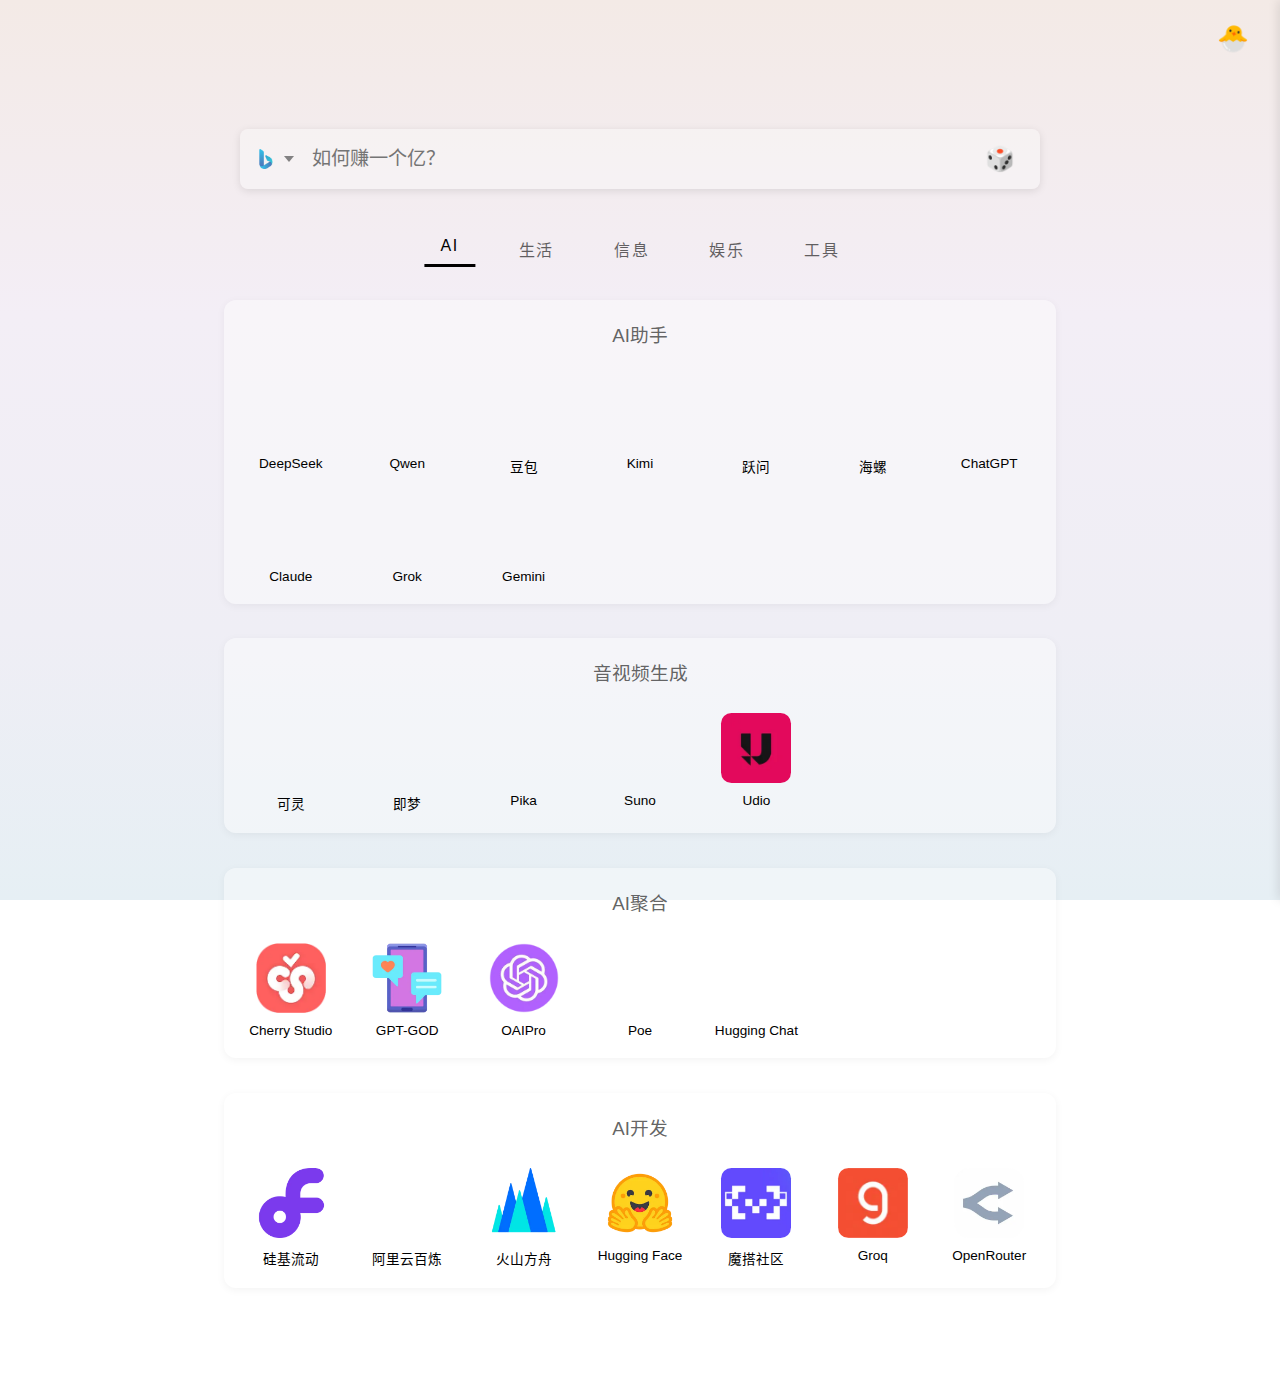
==== index.html @ c318dcfc "2025-3-7" ====
<!DOCTYPE html>
<html lang="zh-CN">
  
<head>
  <meta charset="UTF-8">
  <meta name="viewport" content="width=device-width, initial-scale=1.0, viewport-fit=cover">
  <meta name="keywords" content="AI工具箱,ChatGPT导航,人工智能工具,生活服务导航,资源聚合,在线工具箱,AI模型集合,网站导航,DeepSeek,Claude,Gemini,工具集合,素材资源">
  <meta name="description" content="一站式网址导航，汇集AI模型、生活服务、信息资讯、娱乐平台、实用工具与素材资源。为用户提供高效便捷的网络探索体验，轻松发现有价值的网络资源。">
  <meta name="robots" content="index, follow, max-image-preview:large">
  <meta name="author" content="William">
  
  <!-- Favicon 图标 -->
  <link rel="icon" href="images/favicon.webp" type="image/x-icon">
  <link rel="shortcut icon" href="images/favicon.webp" type="image/x-icon">
  <link rel="apple-touch-icon" sizes="180x180" href="images/favicon.webp">
  <meta name="theme-color" content="#ffffff">
  
  <!-- Open Graph 标签 -->
  <meta property="og:title" content="AI工具箱 | 实用工具合集">
  <meta property="og:description" content="汇集AI模型、生活服务、信息资讯、娱乐平台、实用工具与素材资源，为用户提供高效便捷的网络探索体验。">
  <meta property="og:type" content="website">
  <meta property="og:image" content="https://chat.deepseek.com/deepseek-chat.jpeg">
  
  <!-- Twitter 卡片标签 -->
  <meta name="twitter:card" content="summary_large_image">
  <meta name="twitter:title" content="AI工具箱 | 实用工具合集">
  <meta name="twitter:description" content="汇集AI模型、生活服务、信息资讯、娱乐平台、实用工具与素材资源，为用户提供高效便捷的网络探索体验。">
  <meta name="twitter:image" content="https://chat.deepseek.com/deepseek-chat.jpeg">
  
  <title>AI工具箱 | 实用工具合集</title>
  <link rel="stylesheet" href="styles.css">
  <link rel="preload" href="styles.css" as="style">
</head>
  
  <body>
    <!-- 侧边栏按钮 -->
    <button id="sidebar-toggle" aria-label="菜单">
      <span>🐣</span>
    </button>

    <!-- 侧边栏 - 同样移到 body 下 -->
    <div id="sidebar" class="sidebar">
      <div class="sidebar-content">
        <a href="articles.html" target="_blank">文章</a>
        <a href="https://f.wps.cn/g/UTL0uZCE/" target="_blank">反馈</a>
      </div>
    </div>

    <!-- 添加遮罩层 -->
    <div class="sidebar-overlay"></div>

    <header>
      <form class="search-container">
        <div class="custom-select">
          <div class="select-trigger">
            <img class="engine-icon" alt="">
          </div>
          <div class="select-dropdown">
            <div class="option" data-value="bing">
              <img src="images/bing.webp" class="engine-icon">
              <span>Bing</span>
            </div>
            <div class="option" data-value="google">
              <img src="images/google.webp" class="engine-icon">
              <span>Google</span>
            </div>
            <div class="option" data-value="perplexity">
                <img src="images/perplexity.webp" class="engine-icon">
                <span>Perplexity</span>
            </div>
            <div class="option" data-value="Genspark">
                <img src="images/genspark.webp" class="engine-icon">
                <span>Genspark</span>
            </div>
            <div class="option" data-value="ThinkAny">
              <img src="images/thinkany.webp" class="engine-icon">
              <span>ThinkAny</span>
          </div>
          </div>
        </div>
        <input type="text" class="search-input" placeholder="如何赚一个亿？" />
        <button type="submit" class="search-submit">🎲</button>
      </form>
    </header>

    <nav id="navbar">
      <ul>
        <li>
          <a href="#" class="nav-link active" data-category="aigc">AI</a>
        </li>
        <li>
          <a href="#" class="nav-link" data-category="life">生活</a>
        </li>
        <li>
          <a href="#" class="nav-link" data-category="information">信息</a>
        </li>
        <li>
          <a href="#" class="nav-link" data-category="entertainment">娱乐</a>
        </li>
        <li>
          <a href="#" class="nav-link" data-category="tools">工具</a>
        </li>
      </ul>
    </nav>

    <main id="main-content">
      <section id="aigc" class="active">
        <div class="card-list">
        </div>
      </section>
      
      <section id="life">
        <div class="card-list">
        </div>
      </section>
      
      <section id="news">
        <div class="card-list">
        </div>
      </section>
      
      <section id="entertainment">
        <div class="card-list">
        </div>
      </section>
      
      <section id="tools">
        <div class="card-list">
        </div>
      </section>
      
    </main>

    <script src="script.js"></script>
  </body>

</html>
---- styles.css ----
/* 禁用移动设备上的点击高亮效果 */
a, button, .card, .search-submit, .select-trigger, .option, .engine-option {
  -webkit-tap-highlight-color: transparent;
}

/* CSS 变量定义 - 移到顶部更合理 */
:root {
  --background: #fff;
  --foreground: #171717;
  --primary: #171717; /* 修正为正确的颜色值格式 */
  --primary-foreground: #fafafa; /* 修正为正确的颜色值格式 */
  --input: #e5e5e5; /* 修正为正确的颜色值格式 */
  --radius: 0.5rem;
}

* {
  -webkit-touch-callout: none; /* 禁止长按菜单 */
  -webkit-user-select: none;   /* 禁止文本选择 */
  user-select: none;
}

html {
  overflow-x: hidden;
  height: 100%;
  min-height: 100%;
  width: 100%;
  max-width: 100%;
}

/* 基础样式 */
body {
  background: linear-gradient(180deg, #F3EAE6 0%, #F3EEF6 35%, #EFEEF5 70%, #E6EFF4 100%);
  background-attachment: fixed;
  margin: 0;
  padding: 0;
  font-family: Arial, sans-serif;
  min-height: 100vh;
  width: 100%;
  display: flex;
  flex-direction: column;
  overflow-x: hidden;
  overflow-y: hidden;
}

/* 头部样式 */
header {
  position: relative;
  height: 25vh;
  display: flex;
  flex-direction: column;
  justify-content: center;
  align-items: center; /* 确保子元素水平居中 */
  gap: 12px;
  width: 100%; /* 确保宽度占满 */
}

.search-container {
  display: grid;
  grid-template-columns: auto 1fr auto;
  width: clamp(300px, 90%, 800px);
  height: 60px;
  background: rgba(255, 255, 255, 0.3);
  border-radius: var(--radius);
  box-shadow: 0 2px 8px rgba(0,0,0,0.1);
  transition: background 0.3s ease;
  margin-top: auto; /* 移除自动上边距，改为自定义位置 */
  transform: translateY(-60%); /* 向上调整位置 */
  position: relative; /* 添加相对定位以便精确控制位置 */
  z-index: 1;
}

/* 添加搜索容器悬停效果 */
.search-container:hover {
  background: rgba(255, 255, 255, 0.6);
}

/* 删除无效选择器 */

/* 搜索按钮悬停效果 */
.search-submit:hover {
  opacity: 1;
  background: rgba(255, 255, 255, 1);
}

/* 确保当悬停在搜索按钮上时，搜索容器也会改变 */
.search-submit:hover .search-container,
.search-container .search-submit:hover {
  background: rgba(255, 255, 255, 0.6);
}

/* 自定义选择框样式 - 合并重复规则 */
.select-trigger {
  opacity: 0.8;
  transition: background 0.3s ease, opacity 0.3s ease;
}

/* 添加选择触发器悬停效果 */
.select-trigger:hover {
  opacity: 1;
  background: rgba(255, 255, 255, 1);
}

/* 确保当悬停在选择触发器上时，搜索容器也会改变 */
.select-trigger:hover .search-container,
.search-container .select-trigger:hover {
  background: rgba(255, 255, 255, 0.6);
}

/* 搜索引擎切换样式 */
#engine-switch {
  display: flex;
  gap: 15px;
  margin: 15px;
}

#engine-switch a {
  display: flex;
  flex-direction: column;
  align-items: center;
  justify-content: center;
  gap: 5px;
  padding: 6px 12px;
  color: #333;
  text-decoration: none;
  border-radius: 4px;
  transition: all 0.2s;
  opacity: 0.6;
}

#engine-switch a.active {
  font-weight: 500;
  opacity: 1;
}

#engine-switch a:hover {
  opacity: 1;
}

.engine-logo {
  width: 30px;
  height: 30px;
  margin-bottom: 3px;
}

nav {
  position: relative;
  width: 100%;
  margin: 0 auto;
  overflow-x: auto;
  overflow-y: hidden;
  -ms-overflow-style: none;
  scrollbar-width: none;
  display: flex;
  justify-content: center;
}

nav ul {
  margin: 0;
  padding: 0;
  list-style: none;
  display: flex;
  width: max-content; 
  justify-content: center; /* 修改为居中对齐 */
}

nav ul li {
  flex: 0 0 auto; 
}

nav a {
  position: relative;
  display: block;
  padding: clamp(10px, 1.5vw, 12px) clamp(10px, 3vw, 30px);
  color: #000000;
  font-size: clamp(1em, 1.2vw, 1.2em);
  text-decoration: none;
  letter-spacing: 0.1em;
  white-space: nowrap;
  text-align: center;
  opacity: 0.6;
  margin: 0 auto;
  transition: all 0.3s ease;
  border-bottom: none; 
}

/* 添加伪元素来创建短边框 */
nav a::after {
  content: '';
  position: absolute;
  bottom: 0;
  left: 50%;
  transform: translateX(-50%);
  width: 4vw; 
  height: 3px;
  background-color: transparent;
  transition: background-color 0.3s ease;
}

nav a:hover::after,
nav a.active::after {
  background-color: #000000;
}

nav a:hover {
  opacity: 1;
}

nav a.active {
  opacity: 1;
}

/* 自适应主内容区域 */
main {
  position: relative;
  width: 95%;
  margin: clamp(20px, 3vh, 35px) auto 10vh;
  max-width: 100vw;
  padding: 0 clamp(150px, 15vw, 400px) 0;
  flex: 1;
  box-sizing: border-box;
}

@media screen and (max-width: 768px) {
  main {
    padding: 0 clamp(5px, 3vw, 10px) 0;
  }
}

section { 
  display: none;
}

section.active {
  display: block;
}

.card {
  position: relative;
  display: flex;
  flex-direction: column;
  align-items: center;
  cursor: pointer;
  transition: all 0.3s ease;
}

/* 自适应卡片 logo 尺寸 */
.card-logo {
  width: clamp(50px, 7vw, 70px);
  height: clamp(50px, 7vw, 70px);
  border-radius: 15%;
  background-size: contain;
  background-repeat: no-repeat;
  background-position: center;
  flex-shrink: 0;
  transition: transform 0.3s ease; 
}

.card-logo:hover {
  transform: scale(0.75);
}

/* 自适应卡片文字大小 */
.card a {
  color: #000000;
  font-size: clamp(0.85em, 1vw, 1.2em);
  text-decoration: none;
  text-align: center;
  width: 100%; /* 改回100%，限制宽度为卡片容器宽度 */
  white-space: nowrap; /* 保持不换行 */
  max-width: 100%; /* 设置最大宽度为容器宽度 */
  margin-top: 10px;
  overflow: hidden; /* 改为hidden，隐藏溢出内容 */
  text-overflow: ellipsis; /* 添加省略号表示被截断的文本 */
}

/* 卡片列表网格布局 - 自适应版本 */
.card-list {
  display: grid;
  grid-template-columns: repeat(auto-fill, minmax(clamp(60px, 13%, 100px), 1fr));
  row-gap: clamp(10px, 1.5vw, 25px);
  column-gap: clamp(20px, 1vw, 25px);
  position: relative;
}

/* 半透明白色背景 */
.subcategory-section {
  grid-column: 1 / -1; /* 让背景占据整行 */
  background-color: rgba(255, 255, 255, 0.4); /* 半透明白色背景 */
  border-radius: 12px; /* 圆角效果 */
  box-shadow: 0 2px 8px rgba(0, 0, 0, 0.05); /* 轻微阴影 */
  padding: 20px 15px; /* 内边距 */
  margin-bottom: 15px; /* 各子分类间距 */
}

.subcategory-title {
  font-weight: 400;
  color: rgba(60, 60, 60, 0.8);
  padding-bottom: 10px;
  text-align: center;
  margin-top: 0;
}

.subcategory-content {
  display: grid;
  grid-template-columns: repeat(auto-fill, minmax(clamp(60px, 13%, 100px), 1fr));
  gap: clamp(10px, 1vw, 25px);
}

/* 搜索引擎选择样式 */
.search-wrapper {
  display: flex;
  align-items: center;
  width: 100%;
  max-width: 600px;
  margin: 0 auto;
  position: relative;
}

.engine-select {
  position: relative;
}

/* 修改当前搜索引擎的样式，使其同时显示图标和名称 */
#current-engine span {
  display: inline;
  margin-left: 5px;
}

/* 调整当前引擎的布局 */
#current-engine {
  display: flex;
  align-items: center;
  gap: 8px;
  padding: 8px 12px;
  border: none;
  background: transparent;
  cursor: pointer;
}

#current-engine .engine-logo {
  width: 20px;  
  height: 20px;
}

/* 可选: 添加悬停效果 */
#current-engine:hover {
  opacity: 0.8;
}

.engine-dropdown {
  color: #000000;
  display: none;
  position: absolute;
  top: 100%;
  left: 0;
  border-radius: 4px;
  box-shadow: 0 2px 8px rgba(0,0,0,0.1);
  overflow: visible;
  white-space: nowrap;
}

.engine-dropdown.active {
  display: block;
}

/* 调整下拉选项的布局 */
.engine-option {
  display: flex;
  align-items: center;
  gap: 8px;
  padding: 10px 16px;
  font-size: 1em;
  text-decoration: none;
  color: #000000;
  white-space: nowrap;
}

.engine-option:hover {
  background: #000000;
}

/* 确保下拉列表中的名称正常显示 */
.engine-option span {
  display: inline;
  margin-left: 5px;
}

.engine-logo {
  width: 16px;
  height: 16px;
}

/* 搜索输入框 */
.search-input {
  flex-grow: 1;
  width: 100%;
  border: none;
  outline: none;
  background-color: transparent;
  color: var(--foreground);
  font-size: 1.2em;
}

/* 搜索按钮 */
.search-submit {
  padding: 0.5rem 1.5rem;
  border: none;
  cursor: pointer;
  transition: background 0.3s ease, opacity 0.3s ease;
  min-width: 80px;
  display: flex;
  align-items: center;
  justify-content: center;
  font-size: 1.5em;
  background: transparent;
}

/* 调整选择器和提交按钮的样式，使其适合Grid布局 */
.custom-select, .search-submit {
  display: flex;
  align-items: center;
  justify-content: center;
  height: 100%;
}

/* 自定义下拉菜单样式 */
.custom-select {
  position: relative;
  height: 100%;
  display: flex;
  align-items: stretch;
}

/* 自定义下拉菜单触发器样式，确保有足够空间显示文本 */
.select-trigger {
  padding: 0.5rem 1rem;
  background: transparent;
  cursor: pointer;
  display: flex;
  align-items: center;
  justify-content: center;
  min-width: 50px;
  box-sizing: border-box;
  height: auto;
  transition: opacity 0.2s ease;
}

.custom-select:hover .select-trigger {
  opacity: 1;
}

/* 添加三角形指示器 */
.select-trigger::after {
  content: '';
  width: 0;
  height: 0;
  border-left: 5px solid transparent;
  border-right: 5px solid transparent;
  border-top: 6px solid #666;
  margin-left: 8px;
  transition: transform 0.2s ease;
}

.engine-icon {
  width: 20px;
  height: 20px;
  object-fit: contain;
}

.select-dropdown {
  position: absolute;
  top: 100%;
  left: 0;
  width: 160px;
  background: var(--background);
  border: 1px solid var(--input);
  border-radius: var(--radius);
  box-shadow: 0 2px 8px rgba(0,0,0,0.1);
  visibility: hidden;
  opacity: 0;
  transform: translateY(-10px);
  transition: opacity 0.3s ease, transform 0.3s ease, visibility 0.3s ease;
}

.custom-select.active .select-dropdown {
  visibility: visible;
  opacity: 1;
  transform: translateY(0);
}

.option {
  padding: 0.5rem 1rem;
  display: flex;
  align-items: center;
  gap: 8px;
  cursor: pointer;
}

.option:hover {
  background: #E6EFF4;
}

.option span {
  font-size: 1.2rem;
  padding: 0.5rem 0;
}

#sidebar-toggle {
  position: absolute;
  top: 2vh;
  right: 2vw;
  background: none;
  border: none;
  font-size: clamp(20px, 2vw, 40px);
  cursor: pointer;
  padding: 5px;
  display: flex;
  align-items: center;
  justify-content: center;
  z-index: 1001;
  transform-origin: bottom center; /* 设置旋转中心点 */
  /* 删除默认动画 */
  transition: transform 0.3s ease;
}

/* 添加摇晃动画关键帧 */
@keyframes sidebarShake {
  0%, 100% { transform: rotate(-15deg); }
  50% { transform: rotate(15deg); }
}

/* 当鼠标悬停时应用动画 */
#sidebar-toggle:hover {
  animation: sidebarShake 0.3s infinite ease-in-out;
}

/* 侧边栏样式 */
.sidebar {
  position: fixed;
  top: 0;
  right: -250px; /* 初始状态在屏幕外 */
  width: 250px;
  height: 100%;
  background-color: white;
  box-shadow: -2px 0 10px rgba(0, 0, 0, 0.1);
  z-index: 1000;
  transition: right 0.3s ease-in-out;
}

/* 显示侧边栏时的样式 */
.sidebar.open {
  right: 0;
}

/* 侧边栏内容 */
.sidebar-content {
  padding: 15vh 20px 20px;
  display: flex;
  flex-direction: column;
}

.sidebar-content a {
  display: block;
  padding: 15px 0;
  color: #333;
  text-decoration: none;
  font-size: 18px;
  transition: color 0.3s;
  border-bottom: 1px solid #eee;
}

.sidebar-content a i {
  margin-right: 10px;
}

.sidebar-content a:hover {
  color: #000;
}

/* 遮罩层 - 点击关闭侧边栏 */
.sidebar-overlay {
  position: fixed;
  top: 0;
  left: 0;
  width: 100%;
  height: 100%;
  background-color: rgba(0, 0, 0, 0.3);
  opacity: 0;
  visibility: hidden;
  z-index: 999;
  transition: opacity 0.3s, visibility 0.3s;
}

.sidebar-overlay.active {
  opacity: 1;
  visibility: visible;
}

/* 响应式调整 */
@media (max-width: 768px) {
  #sidebar-toggle {
    top: 10px;
    right: 10px;
  }
}
---- styles.css ----
/* 禁用移动设备上的点击高亮效果 */
a, button, .card, .search-submit, .select-trigger, .option, .engine-option {
  -webkit-tap-highlight-color: transparent;
}

/* CSS 变量定义 - 移到顶部更合理 */
:root {
  --background: #fff;
  --foreground: #171717;
  --primary: #171717; /* 修正为正确的颜色值格式 */
  --primary-foreground: #fafafa; /* 修正为正确的颜色值格式 */
  --input: #e5e5e5; /* 修正为正确的颜色值格式 */
  --radius: 0.5rem;
}

* {
  -webkit-touch-callout: none; /* 禁止长按菜单 */
  -webkit-user-select: none;   /* 禁止文本选择 */
  user-select: none;
}

html {
  overflow-x: hidden;
  height: 100%;
  min-height: 100%;
  width: 100%;
  max-width: 100%;
}

/* 基础样式 */
body {
  background: linear-gradient(180deg, #F3EAE6 0%, #F3EEF6 35%, #EFEEF5 70%, #E6EFF4 100%);
  background-attachment: fixed;
  margin: 0;
  padding: 0;
  font-family: Arial, sans-serif;
  min-height: 100vh;
  width: 100%;
  display: flex;
  flex-direction: column;
  overflow-x: hidden;
  overflow-y: hidden;
}

/* 头部样式 */
header {
  position: relative;
  height: 25vh;
  display: flex;
  flex-direction: column;
  justify-content: center;
  align-items: center; /* 确保子元素水平居中 */
  gap: 12px;
  width: 100%; /* 确保宽度占满 */
}

.search-container {
  display: grid;
  grid-template-columns: auto 1fr auto;
  width: clamp(300px, 90%, 800px);
  height: 60px;
  background: rgba(255, 255, 255, 0.3);
  border-radius: var(--radius);
  box-shadow: 0 2px 8px rgba(0,0,0,0.1);
  transition: background 0.3s ease;
  margin-top: auto; /* 移除自动上边距，改为自定义位置 */
  transform: translateY(-60%); /* 向上调整位置 */
  position: relative; /* 添加相对定位以便精确控制位置 */
  z-index: 1;
}

/* 添加搜索容器悬停效果 */
.search-container:hover {
  background: rgba(255, 255, 255, 0.6);
}

/* 删除无效选择器 */

/* 搜索按钮悬停效果 */
.search-submit:hover {
  opacity: 1;
  background: rgba(255, 255, 255, 1);
}

/* 确保当悬停在搜索按钮上时，搜索容器也会改变 */
.search-submit:hover .search-container,
.search-container .search-submit:hover {
  background: rgba(255, 255, 255, 0.6);
}

/* 自定义选择框样式 - 合并重复规则 */
.select-trigger {
  opacity: 0.8;
  transition: background 0.3s ease, opacity 0.3s ease;
}

/* 添加选择触发器悬停效果 */
.select-trigger:hover {
  opacity: 1;
  background: rgba(255, 255, 255, 1);
}

/* 确保当悬停在选择触发器上时，搜索容器也会改变 */
.select-trigger:hover .search-container,
.search-container .select-trigger:hover {
  background: rgba(255, 255, 255, 0.6);
}

/* 搜索引擎切换样式 */
#engine-switch {
  display: flex;
  gap: 15px;
  margin: 15px;
}

#engine-switch a {
  display: flex;
  flex-direction: column;
  align-items: center;
  justify-content: center;
  gap: 5px;
  padding: 6px 12px;
  color: #333;
  text-decoration: none;
  border-radius: 4px;
  transition: all 0.2s;
  opacity: 0.6;
}

#engine-switch a.active {
  font-weight: 500;
  opacity: 1;
}

#engine-switch a:hover {
  opacity: 1;
}

.engine-logo {
  width: 30px;
  height: 30px;
  margin-bottom: 3px;
}

nav {
  position: relative;
  width: 100%;
  margin: 0 auto;
  overflow-x: auto;
  overflow-y: hidden;
  -ms-overflow-style: none;
  scrollbar-width: none;
  display: flex;
  justify-content: center;
}

nav ul {
  margin: 0;
  padding: 0;
  list-style: none;
  display: flex;
  width: max-content; 
  justify-content: center; /* 修改为居中对齐 */
}

nav ul li {
  flex: 0 0 auto; 
}

nav a {
  position: relative;
  display: block;
  padding: clamp(10px, 1.5vw, 12px) clamp(10px, 3vw, 30px);
  color: #000000;
  font-size: clamp(1em, 1.2vw, 1.2em);
  text-decoration: none;
  letter-spacing: 0.1em;
  white-space: nowrap;
  text-align: center;
  opacity: 0.6;
  margin: 0 auto;
  transition: all 0.3s ease;
  border-bottom: none; 
}

/* 添加伪元素来创建短边框 */
nav a::after {
  content: '';
  position: absolute;
  bottom: 0;
  left: 50%;
  transform: translateX(-50%);
  width: 4vw; 
  height: 3px;
  background-color: transparent;
  transition: background-color 0.3s ease;
}

nav a:hover::after,
nav a.active::after {
  background-color: #000000;
}

nav a:hover {
  opacity: 1;
}

nav a.active {
  opacity: 1;
}

/* 自适应主内容区域 */
main {
  position: relative;
  width: 95%;
  margin: clamp(20px, 3vh, 35px) auto 10vh;
  max-width: 100vw;
  padding: 0 clamp(150px, 15vw, 400px) 0;
  flex: 1;
  box-sizing: border-box;
}

@media screen and (max-width: 768px) {
  main {
    padding: 0 clamp(5px, 3vw, 10px) 0;
  }
}

section { 
  display: none;
}

section.active {
  display: block;
}

.card {
  position: relative;
  display: flex;
  flex-direction: column;
  align-items: center;
  cursor: pointer;
  transition: all 0.3s ease;
}

/* 自适应卡片 logo 尺寸 */
.card-logo {
  width: clamp(50px, 7vw, 70px);
  height: clamp(50px, 7vw, 70px);
  border-radius: 15%;
  background-size: contain;
  background-repeat: no-repeat;
  background-position: center;
  flex-shrink: 0;
  transition: transform 0.3s ease; 
}

.card-logo:hover {
  transform: scale(0.75);
}

/* 自适应卡片文字大小 */
.card a {
  color: #000000;
  font-size: clamp(0.85em, 1vw, 1.2em);
  text-decoration: none;
  text-align: center;
  width: 100%; /* 改回100%，限制宽度为卡片容器宽度 */
  white-space: nowrap; /* 保持不换行 */
  max-width: 100%; /* 设置最大宽度为容器宽度 */
  margin-top: 10px;
  overflow: hidden; /* 改为hidden，隐藏溢出内容 */
  text-overflow: ellipsis; /* 添加省略号表示被截断的文本 */
}

/* 卡片列表网格布局 - 自适应版本 */
.card-list {
  display: grid;
  grid-template-columns: repeat(auto-fill, minmax(clamp(60px, 13%, 100px), 1fr));
  row-gap: clamp(10px, 1.5vw, 25px);
  column-gap: clamp(20px, 1vw, 25px);
  position: relative;
}

/* 半透明白色背景 */
.subcategory-section {
  grid-column: 1 / -1; /* 让背景占据整行 */
  background-color: rgba(255, 255, 255, 0.4); /* 半透明白色背景 */
  border-radius: 12px; /* 圆角效果 */
  box-shadow: 0 2px 8px rgba(0, 0, 0, 0.05); /* 轻微阴影 */
  padding: 20px 15px; /* 内边距 */
  margin-bottom: 15px; /* 各子分类间距 */
}

.subcategory-title {
  font-weight: 400;
  color: rgba(60, 60, 60, 0.8);
  padding-bottom: 10px;
  text-align: center;
  margin-top: 0;
}

.subcategory-content {
  display: grid;
  grid-template-columns: repeat(auto-fill, minmax(clamp(60px, 13%, 100px), 1fr));
  gap: clamp(10px, 1vw, 25px);
}

/* 搜索引擎选择样式 */
.search-wrapper {
  display: flex;
  align-items: center;
  width: 100%;
  max-width: 600px;
  margin: 0 auto;
  position: relative;
}

.engine-select {
  position: relative;
}

/* 修改当前搜索引擎的样式，使其同时显示图标和名称 */
#current-engine span {
  display: inline;
  margin-left: 5px;
}

/* 调整当前引擎的布局 */
#current-engine {
  display: flex;
  align-items: center;
  gap: 8px;
  padding: 8px 12px;
  border: none;
  background: transparent;
  cursor: pointer;
}

#current-engine .engine-logo {
  width: 20px;  
  height: 20px;
}

/* 可选: 添加悬停效果 */
#current-engine:hover {
  opacity: 0.8;
}

.engine-dropdown {
  color: #000000;
  display: none;
  position: absolute;
  top: 100%;
  left: 0;
  border-radius: 4px;
  box-shadow: 0 2px 8px rgba(0,0,0,0.1);
  overflow: visible;
  white-space: nowrap;
}

.engine-dropdown.active {
  display: block;
}

/* 调整下拉选项的布局 */
.engine-option {
  display: flex;
  align-items: center;
  gap: 8px;
  padding: 10px 16px;
  font-size: 1em;
  text-decoration: none;
  color: #000000;
  white-space: nowrap;
}

.engine-option:hover {
  background: #000000;
}

/* 确保下拉列表中的名称正常显示 */
.engine-option span {
  display: inline;
  margin-left: 5px;
}

.engine-logo {
  width: 16px;
  height: 16px;
}

/* 搜索输入框 */
.search-input {
  flex-grow: 1;
  width: 100%;
  border: none;
  outline: none;
  background-color: transparent;
  color: var(--foreground);
  font-size: 1.2em;
}

/* 搜索按钮 */
.search-submit {
  padding: 0.5rem 1.5rem;
  border: none;
  cursor: pointer;
  transition: background 0.3s ease, opacity 0.3s ease;
  min-width: 80px;
  display: flex;
  align-items: center;
  justify-content: center;
  font-size: 1.5em;
  background: transparent;
}

/* 调整选择器和提交按钮的样式，使其适合Grid布局 */
.custom-select, .search-submit {
  display: flex;
  align-items: center;
  justify-content: center;
  height: 100%;
}

/* 自定义下拉菜单样式 */
.custom-select {
  position: relative;
  height: 100%;
  display: flex;
  align-items: stretch;
}

/* 自定义下拉菜单触发器样式，确保有足够空间显示文本 */
.select-trigger {
  padding: 0.5rem 1rem;
  background: transparent;
  cursor: pointer;
  display: flex;
  align-items: center;
  justify-content: center;
  min-width: 50px;
  box-sizing: border-box;
  height: auto;
  transition: opacity 0.2s ease;
}

.custom-select:hover .select-trigger {
  opacity: 1;
}

/* 添加三角形指示器 */
.select-trigger::after {
  content: '';
  width: 0;
  height: 0;
  border-left: 5px solid transparent;
  border-right: 5px solid transparent;
  border-top: 6px solid #666;
  margin-left: 8px;
  transition: transform 0.2s ease;
}

.engine-icon {
  width: 20px;
  height: 20px;
  object-fit: contain;
}

.select-dropdown {
  position: absolute;
  top: 100%;
  left: 0;
  width: 160px;
  background: var(--background);
  border: 1px solid var(--input);
  border-radius: var(--radius);
  box-shadow: 0 2px 8px rgba(0,0,0,0.1);
  visibility: hidden;
  opacity: 0;
  transform: translateY(-10px);
  transition: opacity 0.3s ease, transform 0.3s ease, visibility 0.3s ease;
}

.custom-select.active .select-dropdown {
  visibility: visible;
  opacity: 1;
  transform: translateY(0);
}

.option {
  padding: 0.5rem 1rem;
  display: flex;
  align-items: center;
  gap: 8px;
  cursor: pointer;
}

.option:hover {
  background: #E6EFF4;
}

.option span {
  font-size: 1.2rem;
  padding: 0.5rem 0;
}

#sidebar-toggle {
  position: absolute;
  top: 2vh;
  right: 2vw;
  background: none;
  border: none;
  font-size: clamp(20px, 2vw, 40px);
  cursor: pointer;
  padding: 5px;
  display: flex;
  align-items: center;
  justify-content: center;
  z-index: 1001;
  transform-origin: bottom center; /* 设置旋转中心点 */
  /* 删除默认动画 */
  transition: transform 0.3s ease;
}

/* 添加摇晃动画关键帧 */
@keyframes sidebarShake {
  0%, 100% { transform: rotate(-15deg); }
  50% { transform: rotate(15deg); }
}

/* 当鼠标悬停时应用动画 */
#sidebar-toggle:hover {
  animation: sidebarShake 0.3s infinite ease-in-out;
}

/* 侧边栏样式 */
.sidebar {
  position: fixed;
  top: 0;
  right: -250px; /* 初始状态在屏幕外 */
  width: 250px;
  height: 100%;
  background-color: white;
  box-shadow: -2px 0 10px rgba(0, 0, 0, 0.1);
  z-index: 1000;
  transition: right 0.3s ease-in-out;
}

/* 显示侧边栏时的样式 */
.sidebar.open {
  right: 0;
}

/* 侧边栏内容 */
.sidebar-content {
  padding: 15vh 20px 20px;
  display: flex;
  flex-direction: column;
}

.sidebar-content a {
  display: block;
  padding: 15px 0;
  color: #333;
  text-decoration: none;
  font-size: 18px;
  transition: color 0.3s;
  border-bottom: 1px solid #eee;
}

.sidebar-content a i {
  margin-right: 10px;
}

.sidebar-content a:hover {
  color: #000;
}

/* 遮罩层 - 点击关闭侧边栏 */
.sidebar-overlay {
  position: fixed;
  top: 0;
  left: 0;
  width: 100%;
  height: 100%;
  background-color: rgba(0, 0, 0, 0.3);
  opacity: 0;
  visibility: hidden;
  z-index: 999;
  transition: opacity 0.3s, visibility 0.3s;
}

.sidebar-overlay.active {
  opacity: 1;
  visibility: visible;
}

/* 响应式调整 */
@media (max-width: 768px) {
  #sidebar-toggle {
    top: 10px;
    right: 10px;
  }
}
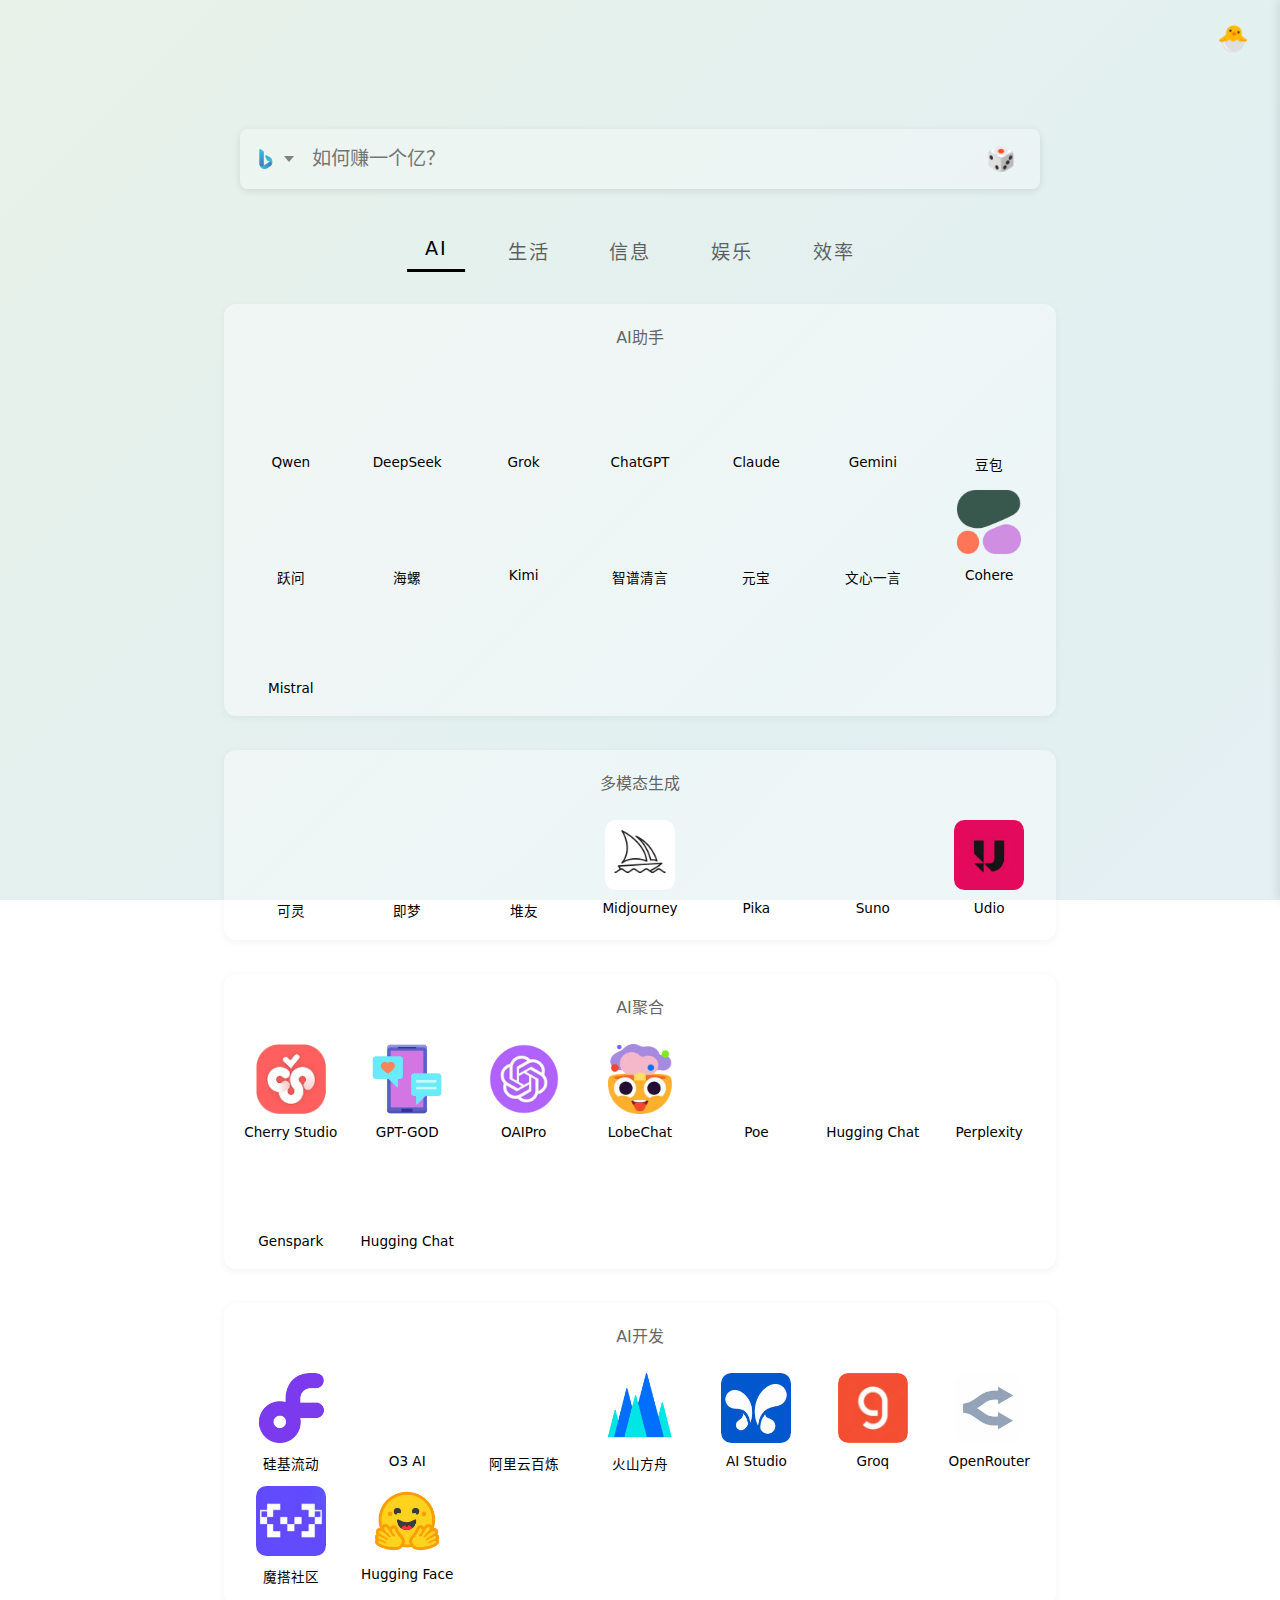
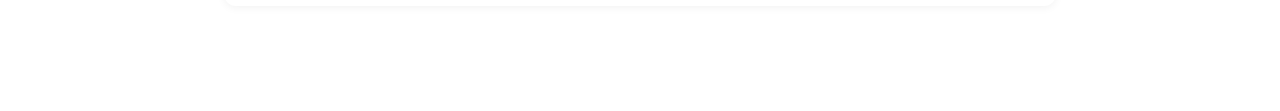
==== commit af77cbb6: "2025-3-9" ====
--- a/index.html
+++ b/index.html
@@ -6,6 +6,7 @@
   <meta name="viewport" content="width=device-width, initial-scale=1.0, viewport-fit=cover">
   <meta name="keywords" content="AI工具箱,ChatGPT导航,人工智能工具,生活服务导航,资源聚合,在线工具箱,AI模型集合,网站导航,DeepSeek,Claude,Gemini,工具集合,素材资源">
   <meta name="description" content="一站式网址导航，汇集AI模型、生活服务、信息资讯、娱乐平台、实用工具与素材资源。为用户提供高效便捷的网络探索体验，轻松发现有价值的网络资源。">
+  <meta name="google-site-verification" content="-p-1tG0kscZCT5NppqZgBOgDUU73Vw-_8mGWnoWIT-o" />
   <meta name="robots" content="index, follow, max-image-preview:large">
   <meta name="author" content="William">
   
@@ -98,7 +99,7 @@
           <a href="#" class="nav-link" data-category="entertainment">娱乐</a>
         </li>
         <li>
-          <a href="#" class="nav-link" data-category="tools">工具</a>
+          <a href="#" class="nav-link" data-category="productivity">效率</a>
         </li>
       </ul>
     </nav>
@@ -124,7 +125,7 @@
         </div>
       </section>
       
-      <section id="tools">
+      <section id="productivity">
         <div class="card-list">
         </div>
       </section>
--- a/styles.css
+++ b/styles.css
@@ -29,17 +29,41 @@
 
 /* 基础样式 */
 body {
-  background: linear-gradient(180deg, #F3EAE6 0%, #F3EEF6 35%, #EFEEF5 70%, #E6EFF4 100%);
+  background: linear-gradient(
+    -45deg,
+    #F3EAE6,    /* 柔雾粉 */
+    #F0E7ED,    /* 新增丁香雾 */
+    #EDE8F2,    /* 新增晨雾紫 */
+    #E8EAF2,    /* 新增天穹灰 */
+    #E6EFF4,    /* 原冰川蓝 */
+    #E2F0F1,    /* 新增海沫绿 */
+    #E8F2E9     /* 新增新叶白 */
+  );
+  background-size: 400% 400%;
+  animation: gradient 40s ease infinite;
   background-attachment: fixed;
   margin: 0;
   padding: 0;
-  font-family: Arial, sans-serif;
+  font-family: 'Segoe UI', system-ui, sans-serif;
   min-height: 100vh;
   width: 100%;
   display: flex;
   flex-direction: column;
   overflow-x: hidden;
   overflow-y: hidden;
+}
+
+/* 添加背景渐变动画关键帧 */
+@keyframes gradient {
+  0% {
+    background-position: 0% 50%;
+  }
+  50% {
+    background-position: 100% 50%;
+  }
+  100% {
+    background-position: 0% 50%;
+  }
 }
 
 /* 头部样式 */
@@ -57,7 +81,7 @@
 .search-container {
   display: grid;
   grid-template-columns: auto 1fr auto;
-  width: clamp(300px, 90%, 800px);
+  width: clamp(300px, 85%, 800px);
   height: 60px;
   background: rgba(255, 255, 255, 0.3);
   border-radius: var(--radius);
@@ -172,14 +196,13 @@
   display: block;
   padding: clamp(10px, 1.5vw, 12px) clamp(10px, 3vw, 30px);
   color: #000000;
-  font-size: clamp(1em, 1.2vw, 1.2em);
+  font-size: 1.2rem;
   text-decoration: none;
   letter-spacing: 0.1em;
   white-space: nowrap;
   text-align: center;
   opacity: 0.6;
   margin: 0 auto;
-  transition: all 0.3s ease;
   border-bottom: none; 
 }
 
@@ -190,10 +213,9 @@
   bottom: 0;
   left: 50%;
   transform: translateX(-50%);
-  width: 4vw; 
+  width: 70%; 
   height: 3px;
   background-color: transparent;
-  transition: background-color 0.3s ease;
 }
 
 nav a:hover::after,
@@ -253,10 +275,6 @@
   background-position: center;
   flex-shrink: 0;
   transition: transform 0.3s ease; 
-}
-
-.card-logo:hover {
-  transform: scale(0.75);
 }
 
 /* 自适应卡片文字大小 */
@@ -273,6 +291,10 @@
   text-overflow: ellipsis; /* 添加省略号表示被截断的文本 */
 }
 
+.card:hover a {
+  color: #1A73E8;
+}
+
 /* 卡片列表网格布局 - 自适应版本 */
 .card-list {
   display: grid;
@@ -294,6 +316,7 @@
 
 .subcategory-title {
   font-weight: 400;
+  font-size: 1rem;
   color: rgba(60, 60, 60, 0.8);
   padding-bottom: 10px;
   text-align: center;
@@ -407,7 +430,6 @@
   border: none;
   cursor: pointer;
   transition: background 0.3s ease, opacity 0.3s ease;
-  min-width: 80px;
   display: flex;
   align-items: center;
   justify-content: center;
--- a/styles.css
+++ b/styles.css
@@ -29,17 +29,41 @@
 
 /* 基础样式 */
 body {
-  background: linear-gradient(180deg, #F3EAE6 0%, #F3EEF6 35%, #EFEEF5 70%, #E6EFF4 100%);
+  background: linear-gradient(
+    -45deg,
+    #F3EAE6,    /* 柔雾粉 */
+    #F0E7ED,    /* 新增丁香雾 */
+    #EDE8F2,    /* 新增晨雾紫 */
+    #E8EAF2,    /* 新增天穹灰 */
+    #E6EFF4,    /* 原冰川蓝 */
+    #E2F0F1,    /* 新增海沫绿 */
+    #E8F2E9     /* 新增新叶白 */
+  );
+  background-size: 400% 400%;
+  animation: gradient 40s ease infinite;
   background-attachment: fixed;
   margin: 0;
   padding: 0;
-  font-family: Arial, sans-serif;
+  font-family: 'Segoe UI', system-ui, sans-serif;
   min-height: 100vh;
   width: 100%;
   display: flex;
   flex-direction: column;
   overflow-x: hidden;
   overflow-y: hidden;
+}
+
+/* 添加背景渐变动画关键帧 */
+@keyframes gradient {
+  0% {
+    background-position: 0% 50%;
+  }
+  50% {
+    background-position: 100% 50%;
+  }
+  100% {
+    background-position: 0% 50%;
+  }
 }
 
 /* 头部样式 */
@@ -57,7 +81,7 @@
 .search-container {
   display: grid;
   grid-template-columns: auto 1fr auto;
-  width: clamp(300px, 90%, 800px);
+  width: clamp(300px, 85%, 800px);
   height: 60px;
   background: rgba(255, 255, 255, 0.3);
   border-radius: var(--radius);
@@ -172,14 +196,13 @@
   display: block;
   padding: clamp(10px, 1.5vw, 12px) clamp(10px, 3vw, 30px);
   color: #000000;
-  font-size: clamp(1em, 1.2vw, 1.2em);
+  font-size: 1.2rem;
   text-decoration: none;
   letter-spacing: 0.1em;
   white-space: nowrap;
   text-align: center;
   opacity: 0.6;
   margin: 0 auto;
-  transition: all 0.3s ease;
   border-bottom: none; 
 }
 
@@ -190,10 +213,9 @@
   bottom: 0;
   left: 50%;
   transform: translateX(-50%);
-  width: 4vw; 
+  width: 70%; 
   height: 3px;
   background-color: transparent;
-  transition: background-color 0.3s ease;
 }
 
 nav a:hover::after,
@@ -253,10 +275,6 @@
   background-position: center;
   flex-shrink: 0;
   transition: transform 0.3s ease; 
-}
-
-.card-logo:hover {
-  transform: scale(0.75);
 }
 
 /* 自适应卡片文字大小 */
@@ -273,6 +291,10 @@
   text-overflow: ellipsis; /* 添加省略号表示被截断的文本 */
 }
 
+.card:hover a {
+  color: #1A73E8;
+}
+
 /* 卡片列表网格布局 - 自适应版本 */
 .card-list {
   display: grid;
@@ -294,6 +316,7 @@
 
 .subcategory-title {
   font-weight: 400;
+  font-size: 1rem;
   color: rgba(60, 60, 60, 0.8);
   padding-bottom: 10px;
   text-align: center;
@@ -407,7 +430,6 @@
   border: none;
   cursor: pointer;
   transition: background 0.3s ease, opacity 0.3s ease;
-  min-width: 80px;
   display: flex;
   align-items: center;
   justify-content: center;
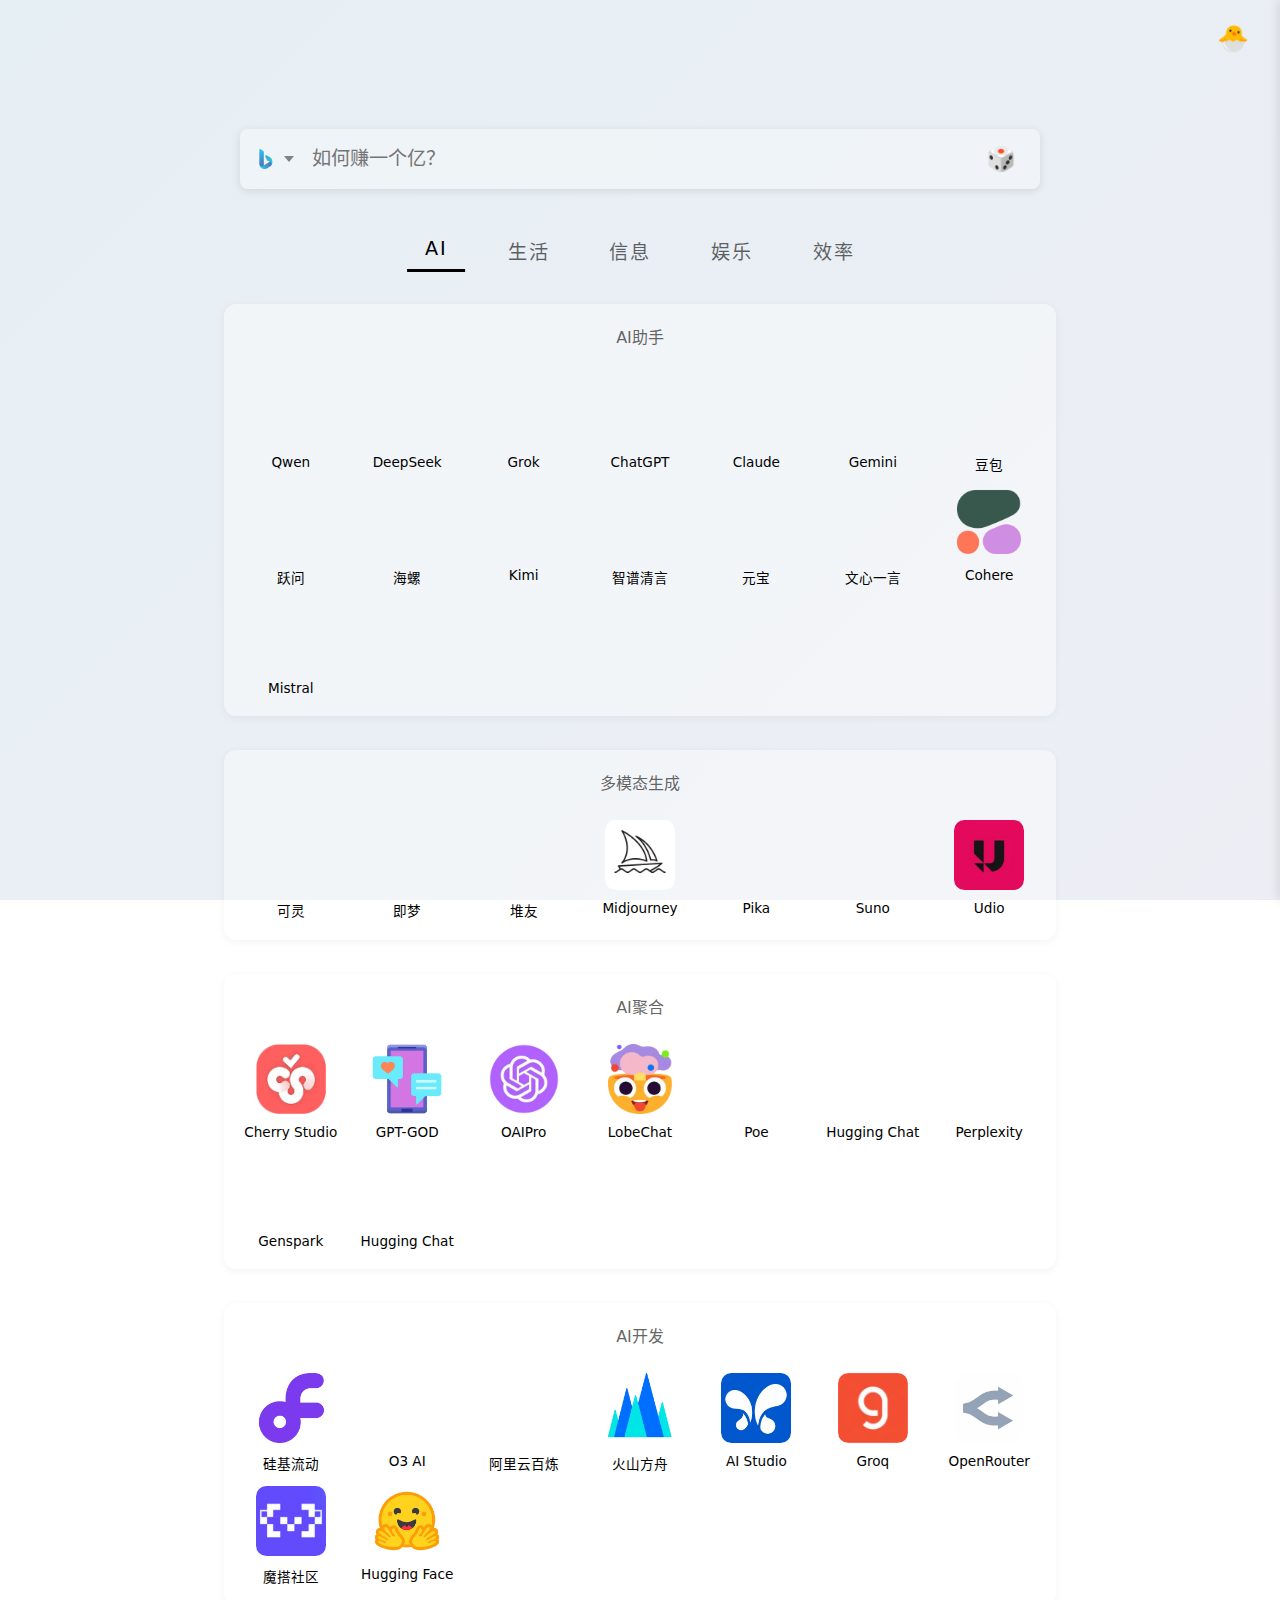
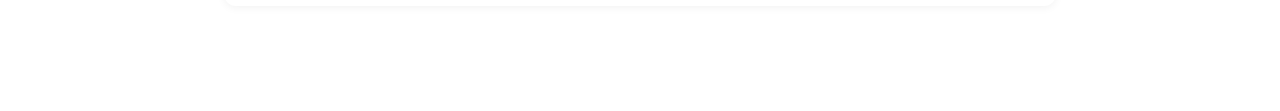
==== commit e2919271: "2025-3-9" ====
--- a/index.html
+++ b/index.html
@@ -28,9 +28,26 @@
   <meta name="twitter:description" content="汇集AI模型、生活服务、信息资讯、娱乐平台、实用工具与素材资源，为用户提供高效便捷的网络探索体验。">
   <meta name="twitter:image" content="https://chat.deepseek.com/deepseek-chat.jpeg">
   
+  <link rel="canonical" href="https://ai-tools-1i5.pages.dev/">
+  
   <title>AI工具箱 | 实用工具合集</title>
   <link rel="stylesheet" href="styles.css">
   <link rel="preload" href="styles.css" as="style">
+
+  <script type="application/ld+json">
+  {
+    "@context": "https://schema.org",
+    "@type": "WebSite",
+    "name": "AI工具箱 | 实用工具合集",
+    "url": "https://ai-tools-1i5.pages.dev/",
+    "description": "一站式网址导航，汇集AI模型、生活服务、信息资讯、娱乐平台、实用工具与素材资源。",
+    "potentialAction": {
+      "@type": "SearchAction",
+      "target": "https://ai-tools-1i5.pages.dev/?search={search_term_string}",
+      "query-input": "required name=search_term_string"
+    }
+  }
+  </script>
 </head>
   
   <body>
@@ -106,26 +123,31 @@
 
     <main id="main-content">
       <section id="aigc" class="active">
+        <h1 class="visually-hidden">AI工具导航</h1>
         <div class="card-list">
         </div>
       </section>
       
       <section id="life">
+        <h1 class="visually-hidden">生活服务导航</h1>
         <div class="card-list">
         </div>
       </section>
       
-      <section id="news">
+      <section id="information">
+        <h1 class="visually-hidden">信息资源导航</h1>
         <div class="card-list">
         </div>
       </section>
       
       <section id="entertainment">
+        <h1 class="visually-hidden">娱乐平台导航</h1>
         <div class="card-list">
         </div>
       </section>
       
       <section id="productivity">
+        <h1 class="visually-hidden">效率工具导航</h1>
         <div class="card-list">
         </div>
       </section>
--- a/styles.css
+++ b/styles.css
@@ -29,18 +29,9 @@
 
 /* 基础样式 */
 body {
-  background: linear-gradient(
-    -45deg,
-    #F3EAE6,    /* 柔雾粉 */
-    #F0E7ED,    /* 新增丁香雾 */
-    #EDE8F2,    /* 新增晨雾紫 */
-    #E8EAF2,    /* 新增天穹灰 */
-    #E6EFF4,    /* 原冰川蓝 */
-    #E2F0F1,    /* 新增海沫绿 */
-    #E8F2E9     /* 新增新叶白 */
-  );
+  background: linear-gradient(-45deg, #F3EAE6, #F3EEF6, #EFEEF5, #E6EFF4);
   background-size: 400% 400%;
-  animation: gradient 40s ease infinite;
+  animation: gradient 15s ease infinite;
   background-attachment: fixed;
   margin: 0;
   padding: 0;
@@ -64,6 +55,17 @@
   100% {
     background-position: 0% 50%;
   }
+}
+
+.visually-hidden {
+  position: absolute;
+  width: 1px;
+  height: 1px;
+  margin: -1px;
+  padding: 0;
+  overflow: hidden;
+  clip: rect(0, 0, 0, 0);
+  border: 0;
 }
 
 /* 头部样式 */
--- a/styles.css
+++ b/styles.css
@@ -29,18 +29,9 @@
 
 /* 基础样式 */
 body {
-  background: linear-gradient(
-    -45deg,
-    #F3EAE6,    /* 柔雾粉 */
-    #F0E7ED,    /* 新增丁香雾 */
-    #EDE8F2,    /* 新增晨雾紫 */
-    #E8EAF2,    /* 新增天穹灰 */
-    #E6EFF4,    /* 原冰川蓝 */
-    #E2F0F1,    /* 新增海沫绿 */
-    #E8F2E9     /* 新增新叶白 */
-  );
+  background: linear-gradient(-45deg, #F3EAE6, #F3EEF6, #EFEEF5, #E6EFF4);
   background-size: 400% 400%;
-  animation: gradient 40s ease infinite;
+  animation: gradient 15s ease infinite;
   background-attachment: fixed;
   margin: 0;
   padding: 0;
@@ -64,6 +55,17 @@
   100% {
     background-position: 0% 50%;
   }
+}
+
+.visually-hidden {
+  position: absolute;
+  width: 1px;
+  height: 1px;
+  margin: -1px;
+  padding: 0;
+  overflow: hidden;
+  clip: rect(0, 0, 0, 0);
+  border: 0;
 }
 
 /* 头部样式 */
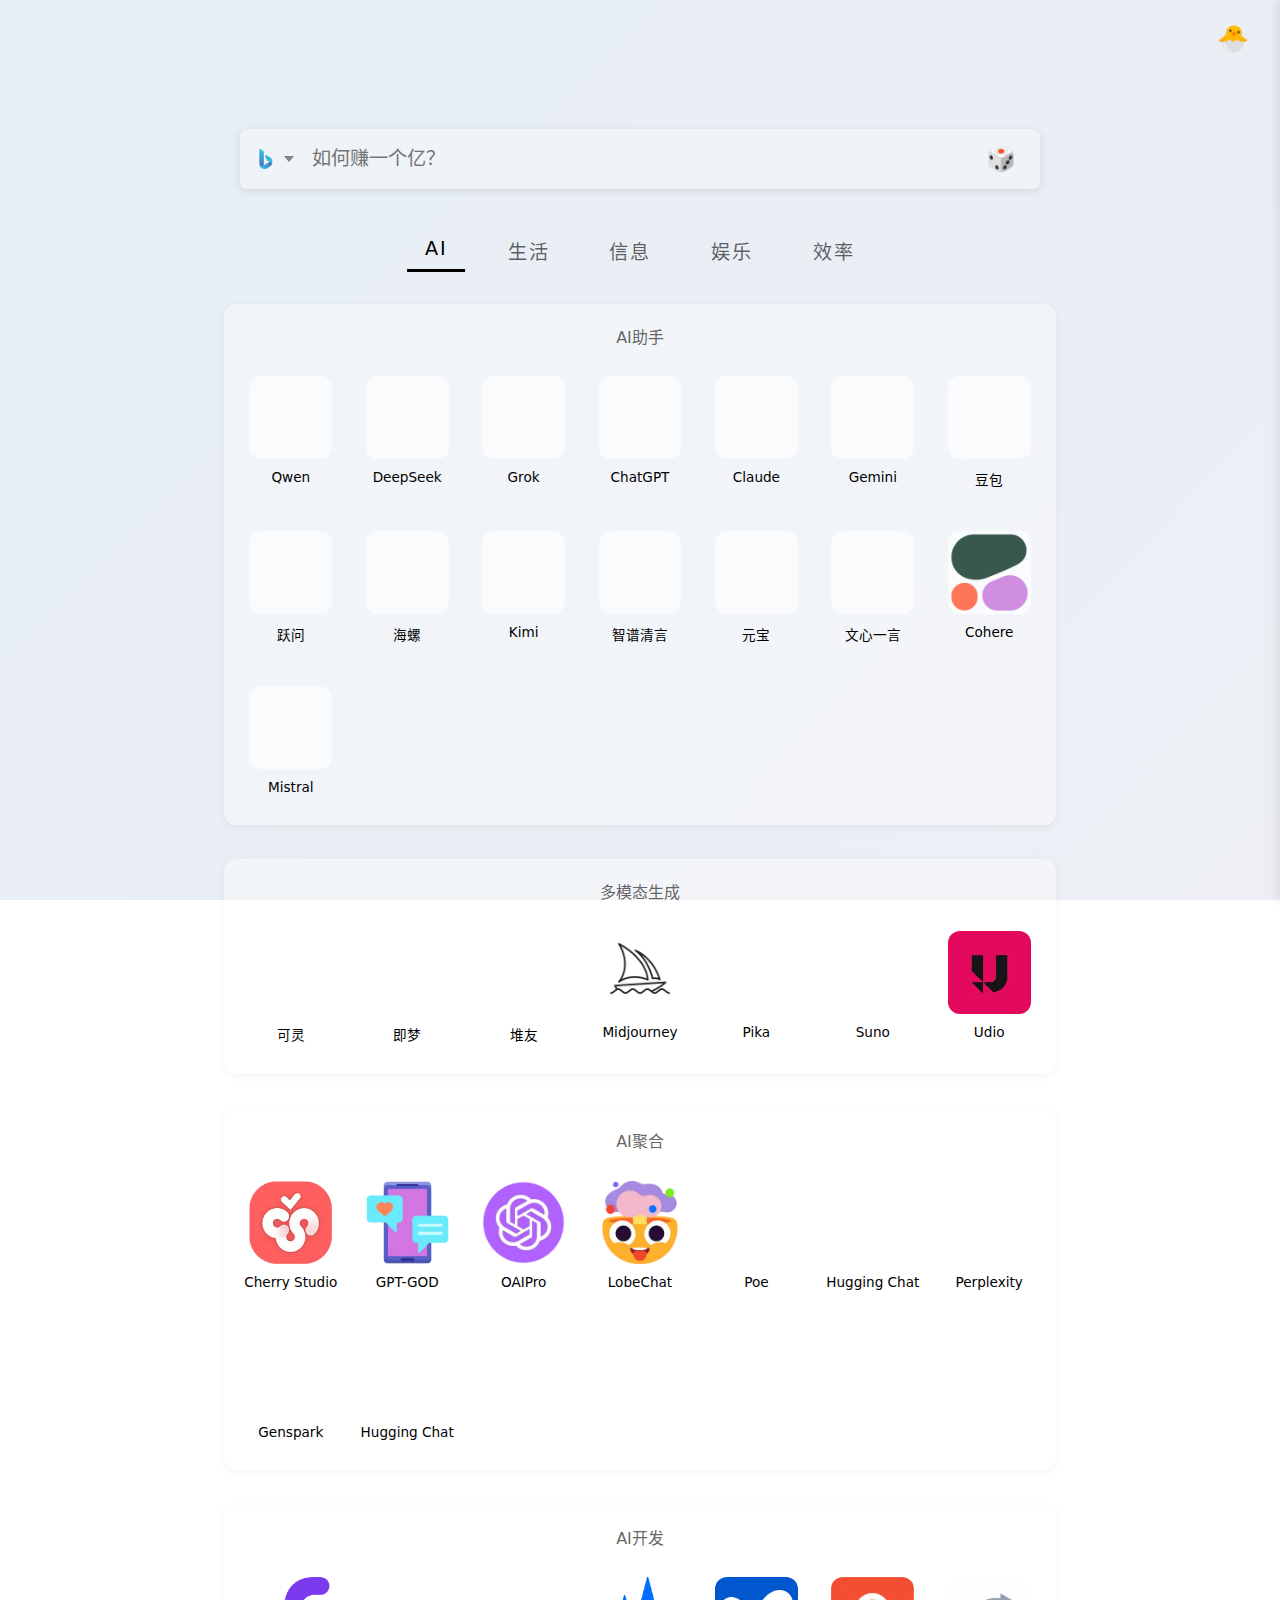
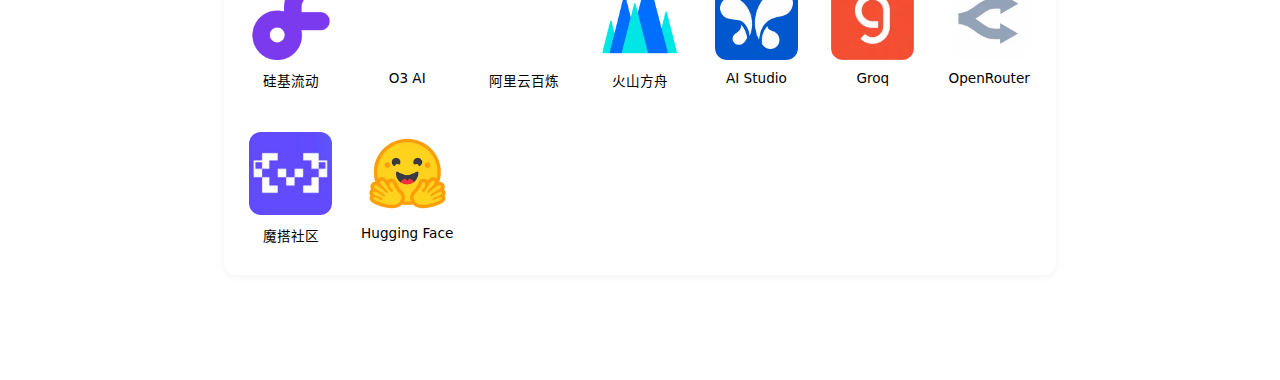
==== commit 368bf948: "2025-3-10" ====
--- a/index.html
+++ b/index.html
@@ -28,7 +28,7 @@
   <meta name="twitter:description" content="汇集AI模型、生活服务、信息资讯、娱乐平台、实用工具与素材资源，为用户提供高效便捷的网络探索体验。">
   <meta name="twitter:image" content="https://chat.deepseek.com/deepseek-chat.jpeg">
   
-  <link rel="canonical" href="https://ai-tools-1i5.pages.dev/">
+  <link rel="canonical" href="https://omninav.uk/">
   
   <title>AI工具箱 | 实用工具合集</title>
   <link rel="stylesheet" href="styles.css">
@@ -39,11 +39,11 @@
     "@context": "https://schema.org",
     "@type": "WebSite",
     "name": "AI工具箱 | 实用工具合集",
-    "url": "https://ai-tools-1i5.pages.dev/",
+    "url": "https://omninav.uk/",
     "description": "一站式网址导航，汇集AI模型、生活服务、信息资讯、娱乐平台、实用工具与素材资源。",
     "potentialAction": {
       "@type": "SearchAction",
-      "target": "https://ai-tools-1i5.pages.dev/?search={search_term_string}",
+      "target": "https://omninav.uk/?search={search_term_string}",
       "query-input": "required name=search_term_string"
     }
   }
@@ -56,11 +56,12 @@
       <span>🐣</span>
     </button>
 
-    <!-- 侧边栏 - 同样移到 body 下 -->
+    <!-- 侧边栏 -->
     <div id="sidebar" class="sidebar">
       <div class="sidebar-content">
         <a href="articles.html" target="_blank">文章</a>
         <a href="https://f.wps.cn/g/UTL0uZCE/" target="_blank">反馈</a>
+        <span>联系作者：william@omninav.uk</span>
       </div>
     </div>
 
@@ -107,7 +108,7 @@
           <a href="#" class="nav-link active" data-category="aigc">AI</a>
         </li>
         <li>
-          <a href="#" class="nav-link" data-category="life">生活</a>
+          <a href="#" class="nav-link" data-category="lifestyle">生活</a>
         </li>
         <li>
           <a href="#" class="nav-link" data-category="information">信息</a>
@@ -123,31 +124,31 @@
 
     <main id="main-content">
       <section id="aigc" class="active">
-        <h1 class="visually-hidden">AI工具导航</h1>
+        <h1 class="visually-hidden">AI工具网址目录</h1>
         <div class="card-list">
         </div>
       </section>
       
-      <section id="life">
-        <h1 class="visually-hidden">生活服务导航</h1>
+      <section id="lifestyle">
+        <h1 class="visually-hidden">生活服务网址目录</h1>
         <div class="card-list">
         </div>
       </section>
       
       <section id="information">
-        <h1 class="visually-hidden">信息资源导航</h1>
+        <h1 class="visually-hidden">信息资源网址目录</h1>
         <div class="card-list">
         </div>
       </section>
       
       <section id="entertainment">
-        <h1 class="visually-hidden">娱乐平台导航</h1>
+        <h1 class="visually-hidden">娱乐平台网址目录</h1>
         <div class="card-list">
         </div>
       </section>
       
       <section id="productivity">
-        <h1 class="visually-hidden">效率工具导航</h1>
+        <h1 class="visually-hidden">效率工具网址目录</h1>
         <div class="card-list">
         </div>
       </section>
--- a/styles.css
+++ b/styles.css
@@ -258,43 +258,92 @@
   display: block;
 }
 
+/* 卡片样式优化 - 区分主体和按钮 */
 .card {
   position: relative;
   display: flex;
   flex-direction: column;
   align-items: center;
+  padding-top: 5px;
+  padding-bottom: 10px;
+}
+
+/* 为卡片主体(非按钮部分)添加指针样式和过渡效果 */
+.card-body {
+  display: flex;
+  flex-direction: column;
+  align-items: center;
   cursor: pointer;
-  transition: all 0.3s ease;
-}
-
-/* 自适应卡片 logo 尺寸 */
+  transition: transform 0.3s ease;
+  width: 100%; /* 确保宽度占满卡片 */
+}
+
+/* 卡片Logo样式 */
 .card-logo {
-  width: clamp(50px, 7vw, 70px);
-  height: clamp(50px, 7vw, 70px);
-  border-radius: 15%;
-  background-size: contain;
+  width: 80%;
+  aspect-ratio: 1/1;
+  border-radius: 12px;
+  background-size: cover;
+  background-position: center;
   background-repeat: no-repeat;
-  background-position: center;
-  flex-shrink: 0;
-  transition: transform 0.3s ease; 
-}
-
-/* 自适应卡片文字大小 */
-.card a {
+  background-color: rgba(255, 255, 255, 0.6);
+  display: flex;
+  align-items: center;
+  justify-content: center;
+  transition: transform 0.3s ease, box-shadow 0.3s ease;
+}
+
+/* 卡片链接样式优化 */
+.card a:not(.promotion-btn) {
   color: #000000;
   font-size: clamp(0.85em, 1vw, 1.2em);
   text-decoration: none;
   text-align: center;
-  width: 100%; /* 改回100%，限制宽度为卡片容器宽度 */
-  white-space: nowrap; /* 保持不换行 */
-  max-width: 100%; /* 设置最大宽度为容器宽度 */
+  width: 100%;
+  white-space: nowrap;
+  max-width: 100%;
   margin-top: 10px;
-  overflow: hidden; /* 改为hidden，隐藏溢出内容 */
-  text-overflow: ellipsis; /* 添加省略号表示被截断的文本 */
-}
-
-.card:hover a {
+  overflow: hidden;
+  text-overflow: ellipsis;
+  transition: color 0.3s ease;
+}
+
+.card-body:hover a:not(.promotion-btn) {
   color: #1A73E8;
+}
+
+/* 优惠按钮样式 */
+.promotion-btn {
+  position: relative;
+  top: auto;
+  right: auto;
+  display: flex; /* 改为flex布局 */
+  align-items: center; /* 垂直居中内容 */
+  justify-content: center; /* 水平居中内容 */
+  width: 100%;
+  height: 40px;
+  margin: 10px auto 0;
+  background: linear-gradient(135deg, #FF6B00, #FF9000);
+  color: white ; 
+  border-radius: 12px;
+  padding: 3px 0px;
+  font-size: 1.2rem;
+  text-align: center;
+  text-decoration: none;
+  box-shadow: 0 2px 4px rgba(255, 0, 0, 0.3);
+  transition: transform 0.2s ease, background 0.3s ease;
+  z-index: 1;
+  cursor: pointer;
+  box-sizing: border-box; /* 确保内边距不会增加总高度 */
+  border: 2px solid transparent; 
+}
+
+.promotion-btn:hover {
+  /* 增强的hover效果 */
+  transform: translateY(-2px) scale(1.02);
+  background: linear-gradient(135deg, #FF852E, #FFA54D);
+  box-shadow: 0 4px 16px rgba(255, 107, 0, 0.6);
+  border-color: rgba(255, 255, 255, 0.3);
 }
 
 /* 卡片列表网格布局 - 自适应版本 */
@@ -328,7 +377,8 @@
 .subcategory-content {
   display: grid;
   grid-template-columns: repeat(auto-fill, minmax(clamp(60px, 13%, 100px), 1fr));
-  gap: clamp(10px, 1vw, 25px);
+  column-gap: clamp(10px, 1vw, 25px);
+  row-gap: clamp(20px, 3vh, 30px);
 }
 
 /* 搜索引擎选择样式 */
@@ -597,10 +647,6 @@
   margin-right: 10px;
 }
 
-.sidebar-content a:hover {
-  color: #000;
-}
-
 /* 遮罩层 - 点击关闭侧边栏 */
 .sidebar-overlay {
   position: fixed;
--- a/styles.css
+++ b/styles.css
@@ -258,43 +258,92 @@
   display: block;
 }
 
+/* 卡片样式优化 - 区分主体和按钮 */
 .card {
   position: relative;
   display: flex;
   flex-direction: column;
   align-items: center;
+  padding-top: 5px;
+  padding-bottom: 10px;
+}
+
+/* 为卡片主体(非按钮部分)添加指针样式和过渡效果 */
+.card-body {
+  display: flex;
+  flex-direction: column;
+  align-items: center;
   cursor: pointer;
-  transition: all 0.3s ease;
-}
-
-/* 自适应卡片 logo 尺寸 */
+  transition: transform 0.3s ease;
+  width: 100%; /* 确保宽度占满卡片 */
+}
+
+/* 卡片Logo样式 */
 .card-logo {
-  width: clamp(50px, 7vw, 70px);
-  height: clamp(50px, 7vw, 70px);
-  border-radius: 15%;
-  background-size: contain;
+  width: 80%;
+  aspect-ratio: 1/1;
+  border-radius: 12px;
+  background-size: cover;
+  background-position: center;
   background-repeat: no-repeat;
-  background-position: center;
-  flex-shrink: 0;
-  transition: transform 0.3s ease; 
-}
-
-/* 自适应卡片文字大小 */
-.card a {
+  background-color: rgba(255, 255, 255, 0.6);
+  display: flex;
+  align-items: center;
+  justify-content: center;
+  transition: transform 0.3s ease, box-shadow 0.3s ease;
+}
+
+/* 卡片链接样式优化 */
+.card a:not(.promotion-btn) {
   color: #000000;
   font-size: clamp(0.85em, 1vw, 1.2em);
   text-decoration: none;
   text-align: center;
-  width: 100%; /* 改回100%，限制宽度为卡片容器宽度 */
-  white-space: nowrap; /* 保持不换行 */
-  max-width: 100%; /* 设置最大宽度为容器宽度 */
+  width: 100%;
+  white-space: nowrap;
+  max-width: 100%;
   margin-top: 10px;
-  overflow: hidden; /* 改为hidden，隐藏溢出内容 */
-  text-overflow: ellipsis; /* 添加省略号表示被截断的文本 */
-}
-
-.card:hover a {
+  overflow: hidden;
+  text-overflow: ellipsis;
+  transition: color 0.3s ease;
+}
+
+.card-body:hover a:not(.promotion-btn) {
   color: #1A73E8;
+}
+
+/* 优惠按钮样式 */
+.promotion-btn {
+  position: relative;
+  top: auto;
+  right: auto;
+  display: flex; /* 改为flex布局 */
+  align-items: center; /* 垂直居中内容 */
+  justify-content: center; /* 水平居中内容 */
+  width: 100%;
+  height: 40px;
+  margin: 10px auto 0;
+  background: linear-gradient(135deg, #FF6B00, #FF9000);
+  color: white ; 
+  border-radius: 12px;
+  padding: 3px 0px;
+  font-size: 1.2rem;
+  text-align: center;
+  text-decoration: none;
+  box-shadow: 0 2px 4px rgba(255, 0, 0, 0.3);
+  transition: transform 0.2s ease, background 0.3s ease;
+  z-index: 1;
+  cursor: pointer;
+  box-sizing: border-box; /* 确保内边距不会增加总高度 */
+  border: 2px solid transparent; 
+}
+
+.promotion-btn:hover {
+  /* 增强的hover效果 */
+  transform: translateY(-2px) scale(1.02);
+  background: linear-gradient(135deg, #FF852E, #FFA54D);
+  box-shadow: 0 4px 16px rgba(255, 107, 0, 0.6);
+  border-color: rgba(255, 255, 255, 0.3);
 }
 
 /* 卡片列表网格布局 - 自适应版本 */
@@ -328,7 +377,8 @@
 .subcategory-content {
   display: grid;
   grid-template-columns: repeat(auto-fill, minmax(clamp(60px, 13%, 100px), 1fr));
-  gap: clamp(10px, 1vw, 25px);
+  column-gap: clamp(10px, 1vw, 25px);
+  row-gap: clamp(20px, 3vh, 30px);
 }
 
 /* 搜索引擎选择样式 */
@@ -597,10 +647,6 @@
   margin-right: 10px;
 }
 
-.sidebar-content a:hover {
-  color: #000;
-}
-
 /* 遮罩层 - 点击关闭侧边栏 */
 .sidebar-overlay {
   position: fixed;
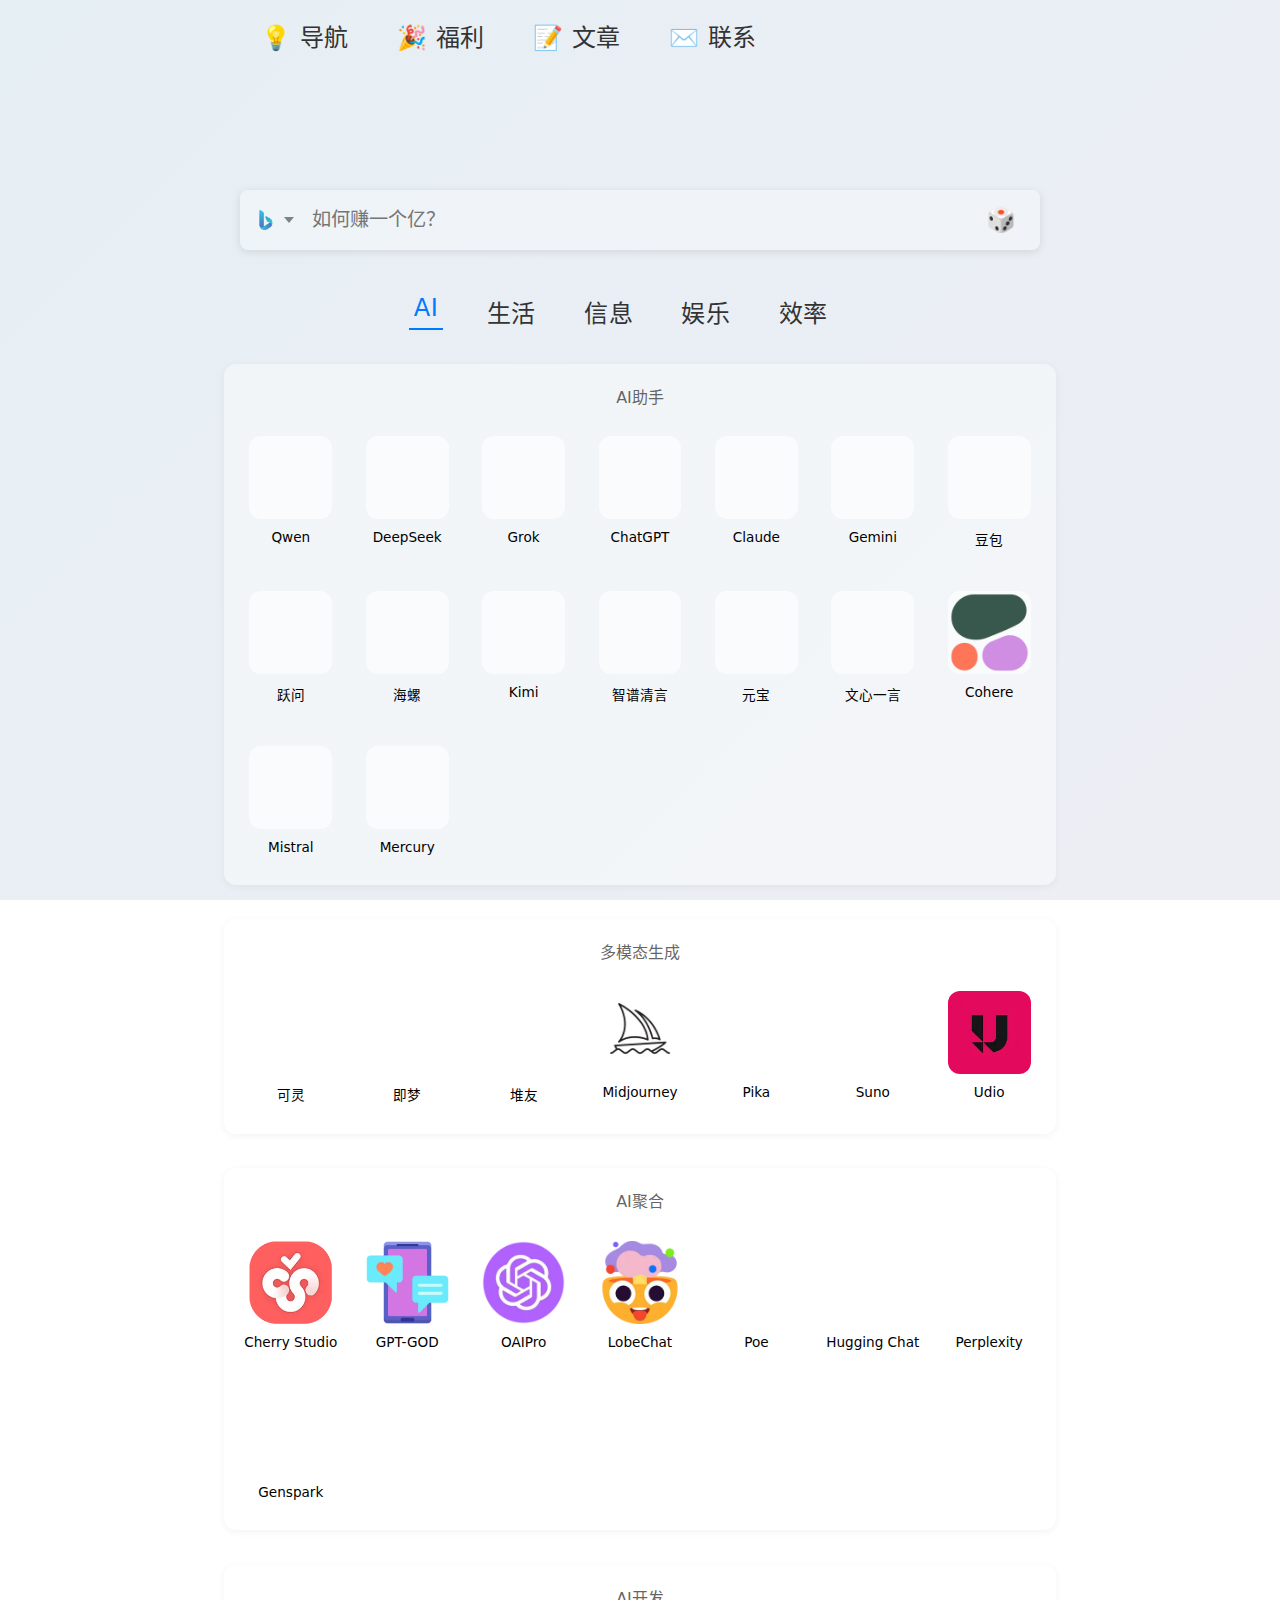
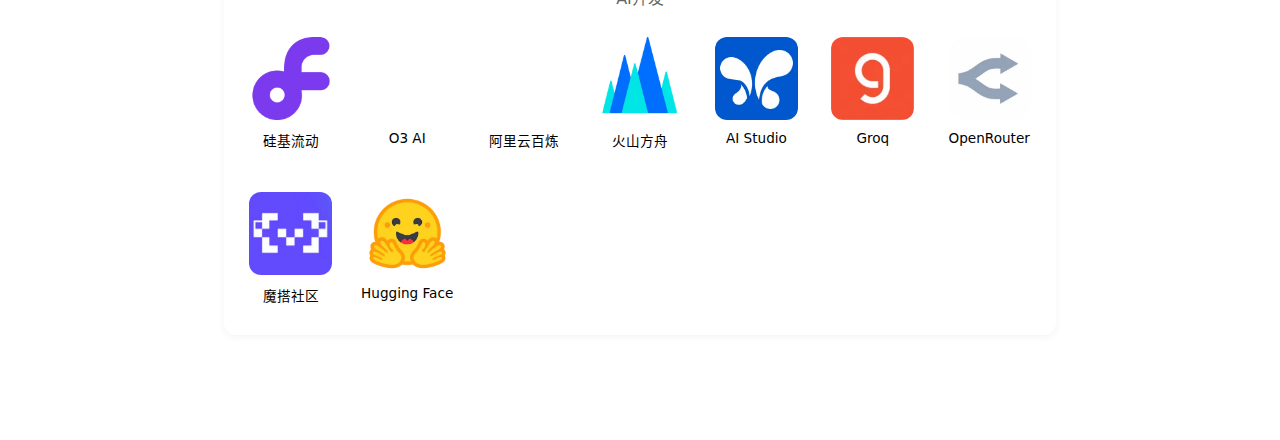
==== commit 78add196: "2025-3-10-2" ====
--- a/index.html
+++ b/index.html
@@ -6,14 +6,13 @@
   <meta name="viewport" content="width=device-width, initial-scale=1.0, viewport-fit=cover">
   <meta name="keywords" content="AI工具箱,ChatGPT导航,人工智能工具,生活服务导航,资源聚合,在线工具箱,AI模型集合,网站导航,DeepSeek,Claude,Gemini,工具集合,素材资源">
   <meta name="description" content="一站式网址导航，汇集AI模型、生活服务、信息资讯、娱乐平台、实用工具与素材资源。为用户提供高效便捷的网络探索体验，轻松发现有价值的网络资源。">
-  <meta name="google-site-verification" content="-p-1tG0kscZCT5NppqZgBOgDUU73Vw-_8mGWnoWIT-o" />
   <meta name="robots" content="index, follow, max-image-preview:large">
   <meta name="author" content="William">
   
   <!-- Favicon 图标 -->
-  <link rel="icon" href="images/favicon.webp" type="image/x-icon">
-  <link rel="shortcut icon" href="images/favicon.webp" type="image/x-icon">
-  <link rel="apple-touch-icon" sizes="180x180" href="images/favicon.webp">
+  <link rel="icon" href="image/logo/favicon.webp" type="image/x-icon">
+  <link rel="shortcut icon" href="image/logo/favicon.webp" type="image/x-icon">
+  <link rel="apple-touch-icon" sizes="180x180" href="image/logo/favicon.webp">
   <meta name="theme-color" content="#ffffff">
   
   <!-- Open Graph 标签 -->
@@ -31,8 +30,9 @@
   <link rel="canonical" href="https://omninav.uk/">
   
   <title>AI工具箱 | 实用工具合集</title>
-  <link rel="stylesheet" href="styles.css">
-  <link rel="preload" href="styles.css" as="style">
+  <link rel="stylesheet" href="/css/common.css">
+  <link rel="stylesheet" href="/css/home.css">
+  <link rel="preload" href="/css/home.css" as="style">
 
   <script type="application/ld+json">
   {
@@ -51,22 +51,10 @@
 </head>
   
   <body>
-    <!-- 侧边栏按钮 -->
-    <button id="sidebar-toggle" aria-label="菜单">
-      <span>🐣</span>
-    </button>
-
-    <!-- 侧边栏 -->
-    <div id="sidebar" class="sidebar">
-      <div class="sidebar-content">
-        <a href="articles.html" target="_blank">文章</a>
-        <a href="https://f.wps.cn/g/UTL0uZCE/" target="_blank">反馈</a>
-        <span>联系作者：william@omninav.uk</span>
+    <div id="top-nav">
+      <div class="top-links">
       </div>
-    </div>
-
-    <!-- 添加遮罩层 -->
-    <div class="sidebar-overlay"></div>
+  </div>
 
     <header>
       <form class="search-container">
@@ -76,23 +64,23 @@
           </div>
           <div class="select-dropdown">
             <div class="option" data-value="bing">
-              <img src="images/bing.webp" class="engine-icon">
+              <img src="image/logo/bing.webp" class="engine-icon">
               <span>Bing</span>
             </div>
             <div class="option" data-value="google">
-              <img src="images/google.webp" class="engine-icon">
+              <img src="image/logo/google.webp" class="engine-icon">
               <span>Google</span>
             </div>
             <div class="option" data-value="perplexity">
-                <img src="images/perplexity.webp" class="engine-icon">
+                <img src="image/logo/perplexity.webp" class="engine-icon">
                 <span>Perplexity</span>
             </div>
             <div class="option" data-value="Genspark">
-                <img src="images/genspark.webp" class="engine-icon">
+                <img src="image/logo/genspark.webp" class="engine-icon">
                 <span>Genspark</span>
             </div>
             <div class="option" data-value="ThinkAny">
-              <img src="images/thinkany.webp" class="engine-icon">
+              <img src="image/logo/thinkany.webp" class="engine-icon">
               <span>ThinkAny</span>
           </div>
           </div>
@@ -155,7 +143,8 @@
       
     </main>
 
-    <script src="script.js"></script>
+    <script src="/js/common.js"></script>
+    <script src="/js/home.js"></script>
   </body>
 
 </html>--- a/css/common.css
+++ b/css/common.css
@@ -0,0 +1,98 @@
+/* 禁用移动设备上的点击高亮效果 */
+a, button, .card, .search-submit, .select-trigger, .option, .engine-option {
+    -webkit-tap-highlight-color: transparent;
+  }
+  
+  /* CSS 变量定义 - 移到顶部更合理 */
+  :root {
+    --background: #fff;
+    --foreground: #171717;
+    --primary: #171717;
+    --primary-foreground: #fafafa;
+    --input: #e5e5e5;
+    --radius: 0.5rem;
+  }
+  
+  * {
+    -webkit-touch-callout: none;
+    -webkit-user-select: none;
+    user-select: none;
+  }
+  
+  html {
+    overflow-x: hidden;
+    height: 100%;
+    min-height: 100%;
+    width: 100%;
+    max-width: 100%;
+  }
+  
+  /* 基础样式 */
+  body {
+    background: linear-gradient(-45deg, #F3EAE6, #F3EEF6, #EFEEF5, #E6EFF4);
+    background-size: 400% 400%;
+    animation: gradient 15s ease infinite;
+    background-attachment: fixed;
+    margin: 0;
+    padding: 0;
+    font-family: 'Segoe UI', system-ui, sans-serif;
+    min-height: 100vh;
+    width: 100%;
+    display: flex;
+    flex-direction: column;
+    overflow-x: hidden;
+    overflow-y: hidden;
+  }
+  
+  /* 添加背景渐变动画关键帧 */
+  @keyframes gradient {
+    0% {
+      background-position: 0% 50%;
+    }
+    50% {
+      background-position: 100% 50%;
+    }
+    100% {
+      background-position: 0% 50%;
+    }
+  }
+
+/* 顶部导航样式 */
+#top-nav {
+    margin: 10px 0 0;
+}
+
+.top-links {
+    margin: 0 20vw;
+}
+
+.top-links a, nav a {
+    color: #333;
+    text-decoration: none;
+    margin-right: 3vw;
+    font-size: 1.5rem;
+    padding: 8px 5px;
+    position: relative;
+    letter-spacing: 0.5px;
+    transition: color 0.2s;
+    display: inline-block;
+}
+
+.top-links a::after, nav a::after {
+    content: '';
+    position: absolute;
+    width: 0;
+    height: 2px;
+    bottom: 0;
+    left: 0;
+    background-color: #007bff;
+    transition: width 0.3s ease;
+}
+
+.top-links a:hover, nav a:hover {
+    color: #007bff;
+}
+
+.top-links a:hover::after, nav ul li a:hover::after {
+    width: 100%;
+}--- a/css/home.css
+++ b/css/home.css
@@ -0,0 +1,585 @@
+.visually-hidden {
+  position: absolute;
+  width: 1px;
+  height: 1px;
+  margin: -1px;
+  padding: 0;
+  overflow: hidden;
+  clip: rect(0, 0, 0, 0);
+  border: 0;
+}
+
+/* 头部样式 */
+header {
+  position: relative;
+  height: 25vh;
+  display: flex;
+  flex-direction: column;
+  justify-content: center;
+  align-items: center; /* 确保子元素水平居中 */
+  gap: 12px;
+  width: 100%; /* 确保宽度占满 */
+}
+
+.search-container {
+  display: grid;
+  grid-template-columns: auto 1fr auto;
+  width: clamp(300px, 85%, 800px);
+  height: 60px;
+  background: rgba(255, 255, 255, 0.3);
+  border-radius: var(--radius);
+  box-shadow: 0 2px 8px rgba(0,0,0,0.1);
+  transition: background 0.3s ease;
+  margin-top: auto; /* 移除自动上边距，改为自定义位置 */
+  transform: translateY(-60%); /* 向上调整位置 */
+  position: relative; /* 添加相对定位以便精确控制位置 */
+  z-index: 1;
+}
+
+/* 添加搜索容器悬停效果 */
+.search-container:hover {
+  background: rgba(255, 255, 255, 0.6);
+}
+
+/* 删除无效选择器 */
+
+/* 搜索按钮悬停效果 */
+.search-submit:hover {
+  opacity: 1;
+  background: rgba(255, 255, 255, 1);
+}
+
+/* 确保当悬停在搜索按钮上时，搜索容器也会改变 */
+.search-submit:hover .search-container,
+.search-container .search-submit:hover {
+  background: rgba(255, 255, 255, 0.6);
+}
+
+/* 自定义选择框样式 - 合并重复规则 */
+.select-trigger {
+  opacity: 0.8;
+  transition: background 0.3s ease, opacity 0.3s ease;
+}
+
+/* 添加选择触发器悬停效果 */
+.select-trigger:hover {
+  opacity: 1;
+  background: rgba(255, 255, 255, 1);
+}
+
+/* 确保当悬停在选择触发器上时，搜索容器也会改变 */
+.select-trigger:hover .search-container,
+.search-container .select-trigger:hover {
+  background: rgba(255, 255, 255, 0.6);
+}
+
+/* 搜索引擎切换样式 */
+#engine-switch {
+  display: flex;
+  gap: 15px;
+  margin: 15px;
+}
+
+#engine-switch a {
+  display: flex;
+  flex-direction: column;
+  align-items: center;
+  justify-content: center;
+  gap: 5px;
+  padding: 6px 12px;
+  color: #333;
+  text-decoration: none;
+  border-radius: 4px;
+  transition: all 0.2s;
+  opacity: 0.6;
+}
+
+#engine-switch a.active {
+  font-weight: 500;
+  opacity: 1;
+}
+
+#engine-switch a:hover {
+  opacity: 1;
+}
+
+.engine-logo {
+  width: 30px;
+  height: 30px;
+  margin-bottom: 3px;
+}
+
+nav {
+  position: relative;
+  width: 100%;
+  margin: 0 auto;
+  overflow-x: auto;
+  overflow-y: hidden;
+  -ms-overflow-style: none;
+  scrollbar-width: none;
+  display: flex;
+  justify-content: center;
+}
+
+nav ul {
+  margin: 0;
+  padding: 0;
+  list-style: none;
+  display: flex;
+  width: max-content; 
+  justify-content: center; /* 修改为居中对齐 */
+}
+
+nav ul li {
+  flex: 0 0 auto; 
+}
+
+nav a.active {
+  color: #007bff;
+}
+
+nav a.active::after {
+  width: 100%;
+  background-color: #007bff;
+}
+
+/* 自适应主内容区域 */
+main {
+  position: relative;
+  width: 95%;
+  margin: clamp(20px, 3vh, 35px) auto 10vh;
+  max-width: 100vw;
+  padding: 0 clamp(150px, 15vw, 400px) 0;
+  flex: 1;
+  box-sizing: border-box;
+}
+
+@media screen and (max-width: 768px) {
+  main {
+    padding: 0 clamp(5px, 3vw, 10px) 0;
+  }
+}
+
+section { 
+  display: none;
+}
+
+section.active {
+  display: block;
+}
+
+/* 卡片样式优化 - 区分主体和按钮 */
+.card {
+  position: relative;
+  display: flex;
+  flex-direction: column;
+  align-items: center;
+  padding-top: 5px;
+  padding-bottom: 10px;
+}
+
+/* 为卡片主体(非按钮部分)添加指针样式和过渡效果 */
+.card-body {
+  display: flex;
+  flex-direction: column;
+  align-items: center;
+  cursor: pointer;
+  transition: transform 0.3s ease;
+  width: 100%; /* 确保宽度占满卡片 */
+}
+
+/* 卡片Logo样式 */
+.card-logo {
+  width: 80%;
+  aspect-ratio: 1/1;
+  border-radius: 12px;
+  background-size: cover;
+  background-position: center;
+  background-repeat: no-repeat;
+  background-color: rgba(255, 255, 255, 0.6);
+  display: flex;
+  align-items: center;
+  justify-content: center;
+  transition: transform 0.3s ease, box-shadow 0.3s ease;
+}
+
+/* 卡片链接样式优化 */
+.card a:not(.promotion-btn) {
+  color: #000000;
+  font-size: clamp(0.85em, 1vw, 1.2em);
+  text-decoration: none;
+  text-align: center;
+  width: 100%;
+  white-space: nowrap;
+  max-width: 100%;
+  margin-top: 10px;
+  overflow: hidden;
+  text-overflow: ellipsis;
+  transition: color 0.3s ease;
+}
+
+.card-body:hover a:not(.promotion-btn) {
+  color: #1A73E8;
+}
+
+/* 优惠按钮样式 */
+.promotion-btn {
+  position: relative;
+  top: auto;
+  right: auto;
+  display: flex; /* 改为flex布局 */
+  align-items: center; /* 垂直居中内容 */
+  justify-content: center; /* 水平居中内容 */
+  width: 100%;
+  height: 40px;
+  margin: 10px auto 0;
+  background: linear-gradient(135deg, #FF6B00, #FF9000);
+  color: white ; 
+  border-radius: 12px;
+  padding: 3px 0px;
+  font-size: 1.2rem;
+  text-align: center;
+  text-decoration: none;
+  box-shadow: 0 2px 4px rgba(255, 0, 0, 0.3);
+  transition: transform 0.2s ease, background 0.3s ease;
+  z-index: 1;
+  cursor: pointer;
+  box-sizing: border-box; /* 确保内边距不会增加总高度 */
+  border: 2px solid transparent; 
+}
+
+.promotion-btn:hover {
+  /* 增强的hover效果 */
+  transform: translateY(-2px) scale(1.02);
+  background: linear-gradient(135deg, #FF852E, #FFA54D);
+  box-shadow: 0 4px 16px rgba(255, 107, 0, 0.6);
+  border-color: rgba(255, 255, 255, 0.3);
+}
+
+/* 卡片列表网格布局 - 自适应版本 */
+.card-list {
+  display: grid;
+  grid-template-columns: repeat(auto-fill, minmax(clamp(60px, 13%, 100px), 1fr));
+  row-gap: clamp(10px, 1.5vw, 25px);
+  column-gap: clamp(20px, 1vw, 25px);
+  position: relative;
+}
+
+/* 半透明白色背景 */
+.subcategory-section {
+  grid-column: 1 / -1; /* 让背景占据整行 */
+  background-color: rgba(255, 255, 255, 0.4); /* 半透明白色背景 */
+  border-radius: 12px; /* 圆角效果 */
+  box-shadow: 0 2px 8px rgba(0, 0, 0, 0.05); /* 轻微阴影 */
+  padding: 20px 15px; /* 内边距 */
+  margin-bottom: 15px; /* 各子分类间距 */
+}
+
+.subcategory-title {
+  font-weight: 400;
+  font-size: 1rem;
+  color: rgba(60, 60, 60, 0.8);
+  padding-bottom: 10px;
+  text-align: center;
+  margin-top: 0;
+}
+
+.subcategory-content {
+  display: grid;
+  grid-template-columns: repeat(auto-fill, minmax(clamp(60px, 13%, 100px), 1fr));
+  column-gap: clamp(10px, 1vw, 25px);
+  row-gap: clamp(20px, 3vh, 30px);
+}
+
+/* 搜索引擎选择样式 */
+.search-wrapper {
+  display: flex;
+  align-items: center;
+  width: 100%;
+  max-width: 600px;
+  margin: 0 auto;
+  position: relative;
+}
+
+.engine-select {
+  position: relative;
+}
+
+/* 修改当前搜索引擎的样式，使其同时显示图标和名称 */
+#current-engine span {
+  display: inline;
+  margin-left: 5px;
+}
+
+/* 调整当前引擎的布局 */
+#current-engine {
+  display: flex;
+  align-items: center;
+  gap: 8px;
+  padding: 8px 12px;
+  border: none;
+  background: transparent;
+  cursor: pointer;
+}
+
+#current-engine .engine-logo {
+  width: 20px;  
+  height: 20px;
+}
+
+/* 可选: 添加悬停效果 */
+#current-engine:hover {
+  opacity: 0.8;
+}
+
+.engine-dropdown {
+  color: #000000;
+  display: none;
+  position: absolute;
+  top: 100%;
+  left: 0;
+  border-radius: 4px;
+  box-shadow: 0 2px 8px rgba(0,0,0,0.1);
+  overflow: visible;
+  white-space: nowrap;
+}
+
+.engine-dropdown.active {
+  display: block;
+}
+
+/* 调整下拉选项的布局 */
+.engine-option {
+  display: flex;
+  align-items: center;
+  gap: 8px;
+  padding: 10px 16px;
+  font-size: 1em;
+  text-decoration: none;
+  color: #000000;
+  white-space: nowrap;
+}
+
+.engine-option:hover {
+  background: #000000;
+}
+
+/* 确保下拉列表中的名称正常显示 */
+.engine-option span {
+  display: inline;
+  margin-left: 5px;
+}
+
+.engine-logo {
+  width: 16px;
+  height: 16px;
+}
+
+/* 搜索输入框 */
+.search-input {
+  flex-grow: 1;
+  width: 100%;
+  border: none;
+  outline: none;
+  background-color: transparent;
+  color: var(--foreground);
+  font-size: 1.2em;
+}
+
+/* 搜索按钮 */
+.search-submit {
+  padding: 0.5rem 1.5rem;
+  border: none;
+  cursor: pointer;
+  transition: background 0.3s ease, opacity 0.3s ease;
+  display: flex;
+  align-items: center;
+  justify-content: center;
+  font-size: 1.5em;
+  background: transparent;
+}
+
+/* 调整选择器和提交按钮的样式，使其适合Grid布局 */
+.custom-select, .search-submit {
+  display: flex;
+  align-items: center;
+  justify-content: center;
+  height: 100%;
+}
+
+/* 自定义下拉菜单样式 */
+.custom-select {
+  position: relative;
+  height: 100%;
+  display: flex;
+  align-items: stretch;
+}
+
+/* 自定义下拉菜单触发器样式，确保有足够空间显示文本 */
+.select-trigger {
+  padding: 0.5rem 1rem;
+  background: transparent;
+  cursor: pointer;
+  display: flex;
+  align-items: center;
+  justify-content: center;
+  min-width: 50px;
+  box-sizing: border-box;
+  height: auto;
+  transition: opacity 0.2s ease;
+}
+
+.custom-select:hover .select-trigger {
+  opacity: 1;
+}
+
+/* 添加三角形指示器 */
+.select-trigger::after {
+  content: '';
+  width: 0;
+  height: 0;
+  border-left: 5px solid transparent;
+  border-right: 5px solid transparent;
+  border-top: 6px solid #666;
+  margin-left: 8px;
+  transition: transform 0.2s ease;
+}
+
+.engine-icon {
+  width: 20px;
+  height: 20px;
+  object-fit: contain;
+}
+
+.select-dropdown {
+  position: absolute;
+  top: 100%;
+  left: 0;
+  width: 160px;
+  background: var(--background);
+  border: 1px solid var(--input);
+  border-radius: var(--radius);
+  box-shadow: 0 2px 8px rgba(0,0,0,0.1);
+  visibility: hidden;
+  opacity: 0;
+  transform: translateY(-10px);
+  transition: opacity 0.3s ease, transform 0.3s ease, visibility 0.3s ease;
+}
+
+.custom-select.active .select-dropdown {
+  visibility: visible;
+  opacity: 1;
+  transform: translateY(0);
+}
+
+.option {
+  padding: 0.5rem 1rem;
+  display: flex;
+  align-items: center;
+  gap: 8px;
+  cursor: pointer;
+}
+
+.option:hover {
+  background: #E6EFF4;
+}
+
+.option span {
+  font-size: 1.2rem;
+  padding: 0.5rem 0;
+}
+
+#sidebar-toggle {
+  position: absolute;
+  top: 2vh;
+  right: 2vw;
+  background: none;
+  border: none;
+  font-size: clamp(20px, 2vw, 40px);
+  cursor: pointer;
+  padding: 5px;
+  display: flex;
+  align-items: center;
+  justify-content: center;
+  z-index: 1001;
+  transform-origin: bottom center; /* 设置旋转中心点 */
+  /* 删除默认动画 */
+  transition: transform 0.3s ease;
+}
+
+/* 添加摇晃动画关键帧 */
+@keyframes sidebarShake {
+  0%, 100% { transform: rotate(-15deg); }
+  50% { transform: rotate(15deg); }
+}
+
+/* 当鼠标悬停时应用动画 */
+#sidebar-toggle:hover {
+  animation: sidebarShake 0.3s infinite ease-in-out;
+}
+
+/* 侧边栏样式 */
+.sidebar {
+  position: fixed;
+  top: 0;
+  right: -250px; /* 初始状态在屏幕外 */
+  width: 250px;
+  height: 100%;
+  background-color: white;
+  box-shadow: -2px 0 10px rgba(0, 0, 0, 0.1);
+  z-index: 1000;
+  transition: right 0.3s ease-in-out;
+}
+
+/* 显示侧边栏时的样式 */
+.sidebar.open {
+  right: 0;
+}
+
+/* 侧边栏内容 */
+.sidebar-content {
+  padding: 15vh 20px 20px;
+  display: flex;
+  flex-direction: column;
+}
+
+.sidebar-content a {
+  display: block;
+  padding: 15px 0;
+  color: #333;
+  text-decoration: none;
+  font-size: 18px;
+  transition: color 0.3s;
+  border-bottom: 1px solid #eee;
+}
+
+.sidebar-content a i {
+  margin-right: 10px;
+}
+
+/* 遮罩层 - 点击关闭侧边栏 */
+.sidebar-overlay {
+  position: fixed;
+  top: 0;
+  left: 0;
+  width: 100%;
+  height: 100%;
+  background-color: rgba(0, 0, 0, 0.3);
+  opacity: 0;
+  visibility: hidden;
+  z-index: 999;
+  transition: opacity 0.3s, visibility 0.3s;
+}
+
+.sidebar-overlay.active {
+  opacity: 1;
+  visibility: visible;
+}
+
+/* 响应式调整 */
+@media (max-width: 768px) {
+  #sidebar-toggle {
+    top: 10px;
+    right: 10px;
+  }
+}--- a/css/home.css
+++ b/css/home.css
@@ -0,0 +1,585 @@
+.visually-hidden {
+  position: absolute;
+  width: 1px;
+  height: 1px;
+  margin: -1px;
+  padding: 0;
+  overflow: hidden;
+  clip: rect(0, 0, 0, 0);
+  border: 0;
+}
+
+/* 头部样式 */
+header {
+  position: relative;
+  height: 25vh;
+  display: flex;
+  flex-direction: column;
+  justify-content: center;
+  align-items: center; /* 确保子元素水平居中 */
+  gap: 12px;
+  width: 100%; /* 确保宽度占满 */
+}
+
+.search-container {
+  display: grid;
+  grid-template-columns: auto 1fr auto;
+  width: clamp(300px, 85%, 800px);
+  height: 60px;
+  background: rgba(255, 255, 255, 0.3);
+  border-radius: var(--radius);
+  box-shadow: 0 2px 8px rgba(0,0,0,0.1);
+  transition: background 0.3s ease;
+  margin-top: auto; /* 移除自动上边距，改为自定义位置 */
+  transform: translateY(-60%); /* 向上调整位置 */
+  position: relative; /* 添加相对定位以便精确控制位置 */
+  z-index: 1;
+}
+
+/* 添加搜索容器悬停效果 */
+.search-container:hover {
+  background: rgba(255, 255, 255, 0.6);
+}
+
+/* 删除无效选择器 */
+
+/* 搜索按钮悬停效果 */
+.search-submit:hover {
+  opacity: 1;
+  background: rgba(255, 255, 255, 1);
+}
+
+/* 确保当悬停在搜索按钮上时，搜索容器也会改变 */
+.search-submit:hover .search-container,
+.search-container .search-submit:hover {
+  background: rgba(255, 255, 255, 0.6);
+}
+
+/* 自定义选择框样式 - 合并重复规则 */
+.select-trigger {
+  opacity: 0.8;
+  transition: background 0.3s ease, opacity 0.3s ease;
+}
+
+/* 添加选择触发器悬停效果 */
+.select-trigger:hover {
+  opacity: 1;
+  background: rgba(255, 255, 255, 1);
+}
+
+/* 确保当悬停在选择触发器上时，搜索容器也会改变 */
+.select-trigger:hover .search-container,
+.search-container .select-trigger:hover {
+  background: rgba(255, 255, 255, 0.6);
+}
+
+/* 搜索引擎切换样式 */
+#engine-switch {
+  display: flex;
+  gap: 15px;
+  margin: 15px;
+}
+
+#engine-switch a {
+  display: flex;
+  flex-direction: column;
+  align-items: center;
+  justify-content: center;
+  gap: 5px;
+  padding: 6px 12px;
+  color: #333;
+  text-decoration: none;
+  border-radius: 4px;
+  transition: all 0.2s;
+  opacity: 0.6;
+}
+
+#engine-switch a.active {
+  font-weight: 500;
+  opacity: 1;
+}
+
+#engine-switch a:hover {
+  opacity: 1;
+}
+
+.engine-logo {
+  width: 30px;
+  height: 30px;
+  margin-bottom: 3px;
+}
+
+nav {
+  position: relative;
+  width: 100%;
+  margin: 0 auto;
+  overflow-x: auto;
+  overflow-y: hidden;
+  -ms-overflow-style: none;
+  scrollbar-width: none;
+  display: flex;
+  justify-content: center;
+}
+
+nav ul {
+  margin: 0;
+  padding: 0;
+  list-style: none;
+  display: flex;
+  width: max-content; 
+  justify-content: center; /* 修改为居中对齐 */
+}
+
+nav ul li {
+  flex: 0 0 auto; 
+}
+
+nav a.active {
+  color: #007bff;
+}
+
+nav a.active::after {
+  width: 100%;
+  background-color: #007bff;
+}
+
+/* 自适应主内容区域 */
+main {
+  position: relative;
+  width: 95%;
+  margin: clamp(20px, 3vh, 35px) auto 10vh;
+  max-width: 100vw;
+  padding: 0 clamp(150px, 15vw, 400px) 0;
+  flex: 1;
+  box-sizing: border-box;
+}
+
+@media screen and (max-width: 768px) {
+  main {
+    padding: 0 clamp(5px, 3vw, 10px) 0;
+  }
+}
+
+section { 
+  display: none;
+}
+
+section.active {
+  display: block;
+}
+
+/* 卡片样式优化 - 区分主体和按钮 */
+.card {
+  position: relative;
+  display: flex;
+  flex-direction: column;
+  align-items: center;
+  padding-top: 5px;
+  padding-bottom: 10px;
+}
+
+/* 为卡片主体(非按钮部分)添加指针样式和过渡效果 */
+.card-body {
+  display: flex;
+  flex-direction: column;
+  align-items: center;
+  cursor: pointer;
+  transition: transform 0.3s ease;
+  width: 100%; /* 确保宽度占满卡片 */
+}
+
+/* 卡片Logo样式 */
+.card-logo {
+  width: 80%;
+  aspect-ratio: 1/1;
+  border-radius: 12px;
+  background-size: cover;
+  background-position: center;
+  background-repeat: no-repeat;
+  background-color: rgba(255, 255, 255, 0.6);
+  display: flex;
+  align-items: center;
+  justify-content: center;
+  transition: transform 0.3s ease, box-shadow 0.3s ease;
+}
+
+/* 卡片链接样式优化 */
+.card a:not(.promotion-btn) {
+  color: #000000;
+  font-size: clamp(0.85em, 1vw, 1.2em);
+  text-decoration: none;
+  text-align: center;
+  width: 100%;
+  white-space: nowrap;
+  max-width: 100%;
+  margin-top: 10px;
+  overflow: hidden;
+  text-overflow: ellipsis;
+  transition: color 0.3s ease;
+}
+
+.card-body:hover a:not(.promotion-btn) {
+  color: #1A73E8;
+}
+
+/* 优惠按钮样式 */
+.promotion-btn {
+  position: relative;
+  top: auto;
+  right: auto;
+  display: flex; /* 改为flex布局 */
+  align-items: center; /* 垂直居中内容 */
+  justify-content: center; /* 水平居中内容 */
+  width: 100%;
+  height: 40px;
+  margin: 10px auto 0;
+  background: linear-gradient(135deg, #FF6B00, #FF9000);
+  color: white ; 
+  border-radius: 12px;
+  padding: 3px 0px;
+  font-size: 1.2rem;
+  text-align: center;
+  text-decoration: none;
+  box-shadow: 0 2px 4px rgba(255, 0, 0, 0.3);
+  transition: transform 0.2s ease, background 0.3s ease;
+  z-index: 1;
+  cursor: pointer;
+  box-sizing: border-box; /* 确保内边距不会增加总高度 */
+  border: 2px solid transparent; 
+}
+
+.promotion-btn:hover {
+  /* 增强的hover效果 */
+  transform: translateY(-2px) scale(1.02);
+  background: linear-gradient(135deg, #FF852E, #FFA54D);
+  box-shadow: 0 4px 16px rgba(255, 107, 0, 0.6);
+  border-color: rgba(255, 255, 255, 0.3);
+}
+
+/* 卡片列表网格布局 - 自适应版本 */
+.card-list {
+  display: grid;
+  grid-template-columns: repeat(auto-fill, minmax(clamp(60px, 13%, 100px), 1fr));
+  row-gap: clamp(10px, 1.5vw, 25px);
+  column-gap: clamp(20px, 1vw, 25px);
+  position: relative;
+}
+
+/* 半透明白色背景 */
+.subcategory-section {
+  grid-column: 1 / -1; /* 让背景占据整行 */
+  background-color: rgba(255, 255, 255, 0.4); /* 半透明白色背景 */
+  border-radius: 12px; /* 圆角效果 */
+  box-shadow: 0 2px 8px rgba(0, 0, 0, 0.05); /* 轻微阴影 */
+  padding: 20px 15px; /* 内边距 */
+  margin-bottom: 15px; /* 各子分类间距 */
+}
+
+.subcategory-title {
+  font-weight: 400;
+  font-size: 1rem;
+  color: rgba(60, 60, 60, 0.8);
+  padding-bottom: 10px;
+  text-align: center;
+  margin-top: 0;
+}
+
+.subcategory-content {
+  display: grid;
+  grid-template-columns: repeat(auto-fill, minmax(clamp(60px, 13%, 100px), 1fr));
+  column-gap: clamp(10px, 1vw, 25px);
+  row-gap: clamp(20px, 3vh, 30px);
+}
+
+/* 搜索引擎选择样式 */
+.search-wrapper {
+  display: flex;
+  align-items: center;
+  width: 100%;
+  max-width: 600px;
+  margin: 0 auto;
+  position: relative;
+}
+
+.engine-select {
+  position: relative;
+}
+
+/* 修改当前搜索引擎的样式，使其同时显示图标和名称 */
+#current-engine span {
+  display: inline;
+  margin-left: 5px;
+}
+
+/* 调整当前引擎的布局 */
+#current-engine {
+  display: flex;
+  align-items: center;
+  gap: 8px;
+  padding: 8px 12px;
+  border: none;
+  background: transparent;
+  cursor: pointer;
+}
+
+#current-engine .engine-logo {
+  width: 20px;  
+  height: 20px;
+}
+
+/* 可选: 添加悬停效果 */
+#current-engine:hover {
+  opacity: 0.8;
+}
+
+.engine-dropdown {
+  color: #000000;
+  display: none;
+  position: absolute;
+  top: 100%;
+  left: 0;
+  border-radius: 4px;
+  box-shadow: 0 2px 8px rgba(0,0,0,0.1);
+  overflow: visible;
+  white-space: nowrap;
+}
+
+.engine-dropdown.active {
+  display: block;
+}
+
+/* 调整下拉选项的布局 */
+.engine-option {
+  display: flex;
+  align-items: center;
+  gap: 8px;
+  padding: 10px 16px;
+  font-size: 1em;
+  text-decoration: none;
+  color: #000000;
+  white-space: nowrap;
+}
+
+.engine-option:hover {
+  background: #000000;
+}
+
+/* 确保下拉列表中的名称正常显示 */
+.engine-option span {
+  display: inline;
+  margin-left: 5px;
+}
+
+.engine-logo {
+  width: 16px;
+  height: 16px;
+}
+
+/* 搜索输入框 */
+.search-input {
+  flex-grow: 1;
+  width: 100%;
+  border: none;
+  outline: none;
+  background-color: transparent;
+  color: var(--foreground);
+  font-size: 1.2em;
+}
+
+/* 搜索按钮 */
+.search-submit {
+  padding: 0.5rem 1.5rem;
+  border: none;
+  cursor: pointer;
+  transition: background 0.3s ease, opacity 0.3s ease;
+  display: flex;
+  align-items: center;
+  justify-content: center;
+  font-size: 1.5em;
+  background: transparent;
+}
+
+/* 调整选择器和提交按钮的样式，使其适合Grid布局 */
+.custom-select, .search-submit {
+  display: flex;
+  align-items: center;
+  justify-content: center;
+  height: 100%;
+}
+
+/* 自定义下拉菜单样式 */
+.custom-select {
+  position: relative;
+  height: 100%;
+  display: flex;
+  align-items: stretch;
+}
+
+/* 自定义下拉菜单触发器样式，确保有足够空间显示文本 */
+.select-trigger {
+  padding: 0.5rem 1rem;
+  background: transparent;
+  cursor: pointer;
+  display: flex;
+  align-items: center;
+  justify-content: center;
+  min-width: 50px;
+  box-sizing: border-box;
+  height: auto;
+  transition: opacity 0.2s ease;
+}
+
+.custom-select:hover .select-trigger {
+  opacity: 1;
+}
+
+/* 添加三角形指示器 */
+.select-trigger::after {
+  content: '';
+  width: 0;
+  height: 0;
+  border-left: 5px solid transparent;
+  border-right: 5px solid transparent;
+  border-top: 6px solid #666;
+  margin-left: 8px;
+  transition: transform 0.2s ease;
+}
+
+.engine-icon {
+  width: 20px;
+  height: 20px;
+  object-fit: contain;
+}
+
+.select-dropdown {
+  position: absolute;
+  top: 100%;
+  left: 0;
+  width: 160px;
+  background: var(--background);
+  border: 1px solid var(--input);
+  border-radius: var(--radius);
+  box-shadow: 0 2px 8px rgba(0,0,0,0.1);
+  visibility: hidden;
+  opacity: 0;
+  transform: translateY(-10px);
+  transition: opacity 0.3s ease, transform 0.3s ease, visibility 0.3s ease;
+}
+
+.custom-select.active .select-dropdown {
+  visibility: visible;
+  opacity: 1;
+  transform: translateY(0);
+}
+
+.option {
+  padding: 0.5rem 1rem;
+  display: flex;
+  align-items: center;
+  gap: 8px;
+  cursor: pointer;
+}
+
+.option:hover {
+  background: #E6EFF4;
+}
+
+.option span {
+  font-size: 1.2rem;
+  padding: 0.5rem 0;
+}
+
+#sidebar-toggle {
+  position: absolute;
+  top: 2vh;
+  right: 2vw;
+  background: none;
+  border: none;
+  font-size: clamp(20px, 2vw, 40px);
+  cursor: pointer;
+  padding: 5px;
+  display: flex;
+  align-items: center;
+  justify-content: center;
+  z-index: 1001;
+  transform-origin: bottom center; /* 设置旋转中心点 */
+  /* 删除默认动画 */
+  transition: transform 0.3s ease;
+}
+
+/* 添加摇晃动画关键帧 */
+@keyframes sidebarShake {
+  0%, 100% { transform: rotate(-15deg); }
+  50% { transform: rotate(15deg); }
+}
+
+/* 当鼠标悬停时应用动画 */
+#sidebar-toggle:hover {
+  animation: sidebarShake 0.3s infinite ease-in-out;
+}
+
+/* 侧边栏样式 */
+.sidebar {
+  position: fixed;
+  top: 0;
+  right: -250px; /* 初始状态在屏幕外 */
+  width: 250px;
+  height: 100%;
+  background-color: white;
+  box-shadow: -2px 0 10px rgba(0, 0, 0, 0.1);
+  z-index: 1000;
+  transition: right 0.3s ease-in-out;
+}
+
+/* 显示侧边栏时的样式 */
+.sidebar.open {
+  right: 0;
+}
+
+/* 侧边栏内容 */
+.sidebar-content {
+  padding: 15vh 20px 20px;
+  display: flex;
+  flex-direction: column;
+}
+
+.sidebar-content a {
+  display: block;
+  padding: 15px 0;
+  color: #333;
+  text-decoration: none;
+  font-size: 18px;
+  transition: color 0.3s;
+  border-bottom: 1px solid #eee;
+}
+
+.sidebar-content a i {
+  margin-right: 10px;
+}
+
+/* 遮罩层 - 点击关闭侧边栏 */
+.sidebar-overlay {
+  position: fixed;
+  top: 0;
+  left: 0;
+  width: 100%;
+  height: 100%;
+  background-color: rgba(0, 0, 0, 0.3);
+  opacity: 0;
+  visibility: hidden;
+  z-index: 999;
+  transition: opacity 0.3s, visibility 0.3s;
+}
+
+.sidebar-overlay.active {
+  opacity: 1;
+  visibility: visible;
+}
+
+/* 响应式调整 */
+@media (max-width: 768px) {
+  #sidebar-toggle {
+    top: 10px;
+    right: 10px;
+  }
+}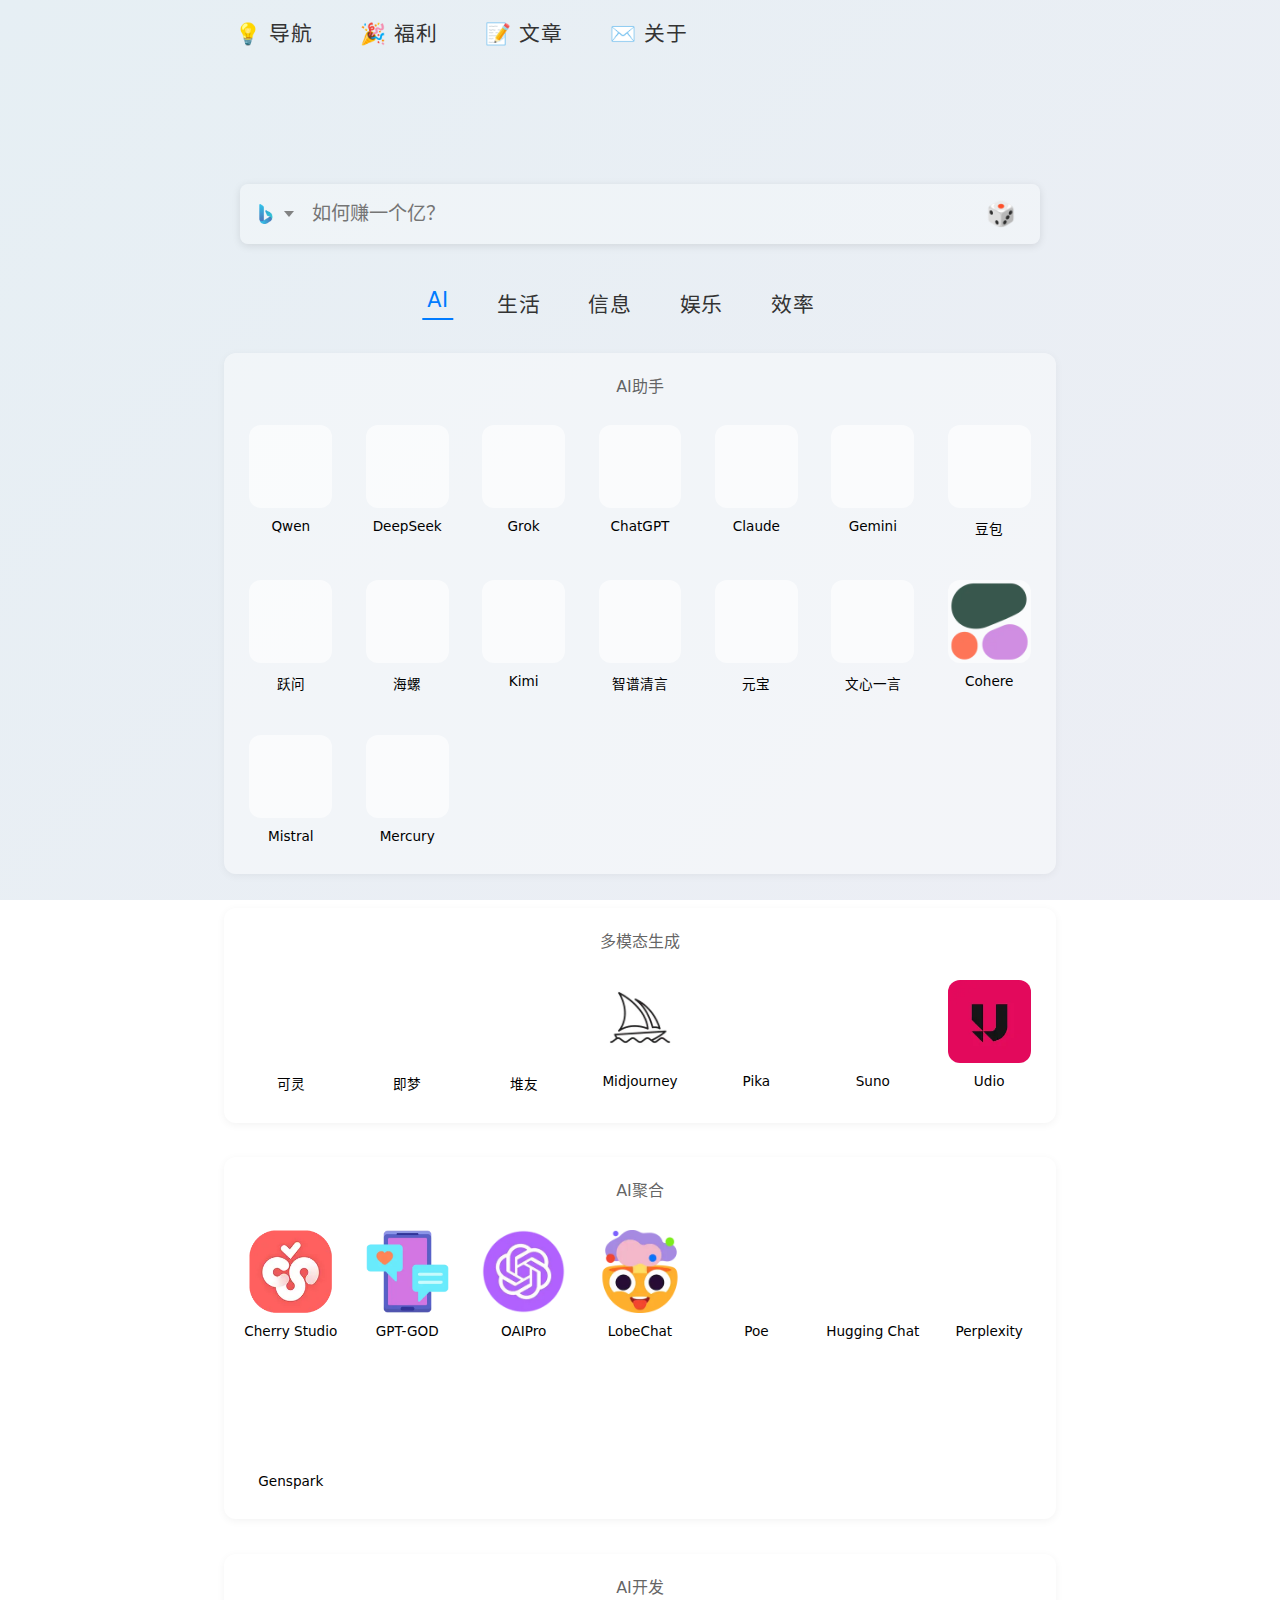
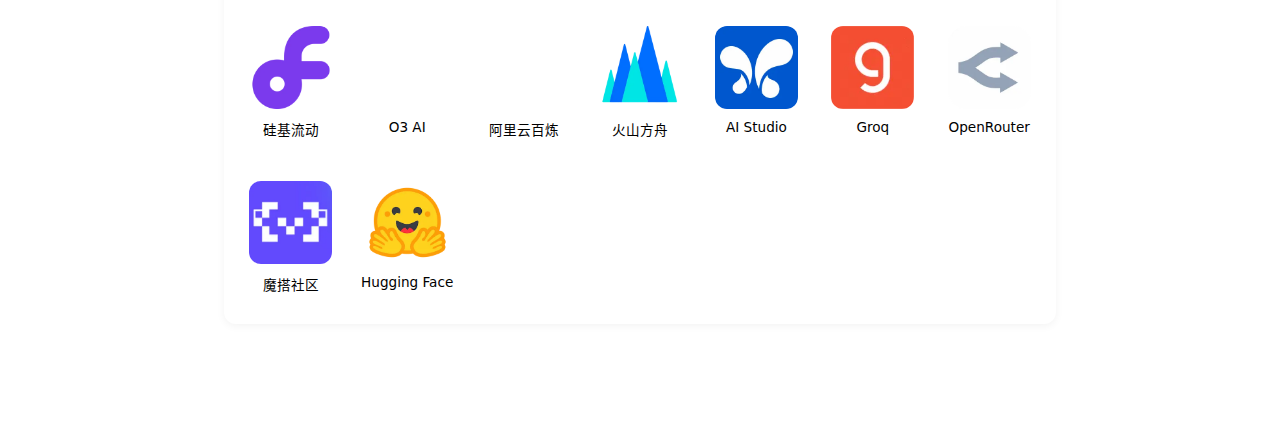
==== commit 1dacd953: "2025-3-11" ====
--- a/index.html
+++ b/index.html
@@ -32,7 +32,6 @@
   <title>AI工具箱 | 实用工具合集</title>
   <link rel="stylesheet" href="/css/common.css">
   <link rel="stylesheet" href="/css/home.css">
-  <link rel="preload" href="/css/home.css" as="style">
 
   <script type="application/ld+json">
   {
--- a/css/common.css
+++ b/css/common.css
@@ -59,18 +59,25 @@
 
 /* 顶部导航样式 */
 #top-nav {
-    margin: 10px 0 0;
+    margin: 1vh 0 0;
 }
 
 .top-links {
-    margin: 0 20vw;
+    margin: 0 0 0 18vw;
+}
+
+@media screen and (max-width: 768px) {
+    .top-links {
+        margin: 0 0 0 1vw;
+    }
+    
 }
 
 .top-links a, nav a {
     color: #333;
     text-decoration: none;
     margin-right: 3vw;
-    font-size: 1.5rem;
+    font-size: clamp(1.1rem, 2vw, 1.3rem);
     padding: 8px 5px;
     position: relative;
     letter-spacing: 0.5px;
@@ -84,9 +91,10 @@
     width: 0;
     height: 2px;
     bottom: 0;
-    left: 0;
+    left: 50%;
     background-color: #007bff;
-    transition: width 0.3s ease;
+    transition: width 0.3s ease, left 0.3s ease;
+    transform: translateX(-50%);
 }
 
 .top-links a:hover, nav a:hover {
@@ -95,4 +103,39 @@
 
 .top-links a:hover::after, nav ul li a:hover::after {
     width: 100%;
-}+    left: 50%;
+}
+
+nav {
+    position: relative;
+    width: 100%;
+    margin: 0 auto;
+    overflow-x: auto;
+    overflow-y: hidden;
+    -ms-overflow-style: none;
+    scrollbar-width: none;
+    display: flex;
+    justify-content: center;
+  }
+  
+  nav ul {
+    margin: 0;
+    padding: 0;
+    list-style: none;
+    display: flex;
+    width: max-content; 
+    justify-content: center;
+  }
+  
+  nav ul li {
+    flex: 0 0 auto; 
+  }
+  
+  nav a.active {
+    color: #007bff;
+  }
+  
+  nav a.active::after {
+    width: 100%;
+    background-color: #007bff;
+  }--- a/css/home.css
+++ b/css/home.css
@@ -107,40 +107,6 @@
   width: 30px;
   height: 30px;
   margin-bottom: 3px;
-}
-
-nav {
-  position: relative;
-  width: 100%;
-  margin: 0 auto;
-  overflow-x: auto;
-  overflow-y: hidden;
-  -ms-overflow-style: none;
-  scrollbar-width: none;
-  display: flex;
-  justify-content: center;
-}
-
-nav ul {
-  margin: 0;
-  padding: 0;
-  list-style: none;
-  display: flex;
-  width: max-content; 
-  justify-content: center; /* 修改为居中对齐 */
-}
-
-nav ul li {
-  flex: 0 0 auto; 
-}
-
-nav a.active {
-  color: #007bff;
-}
-
-nav a.active::after {
-  width: 100%;
-  background-color: #007bff;
 }
 
 /* 自适应主内容区域 */
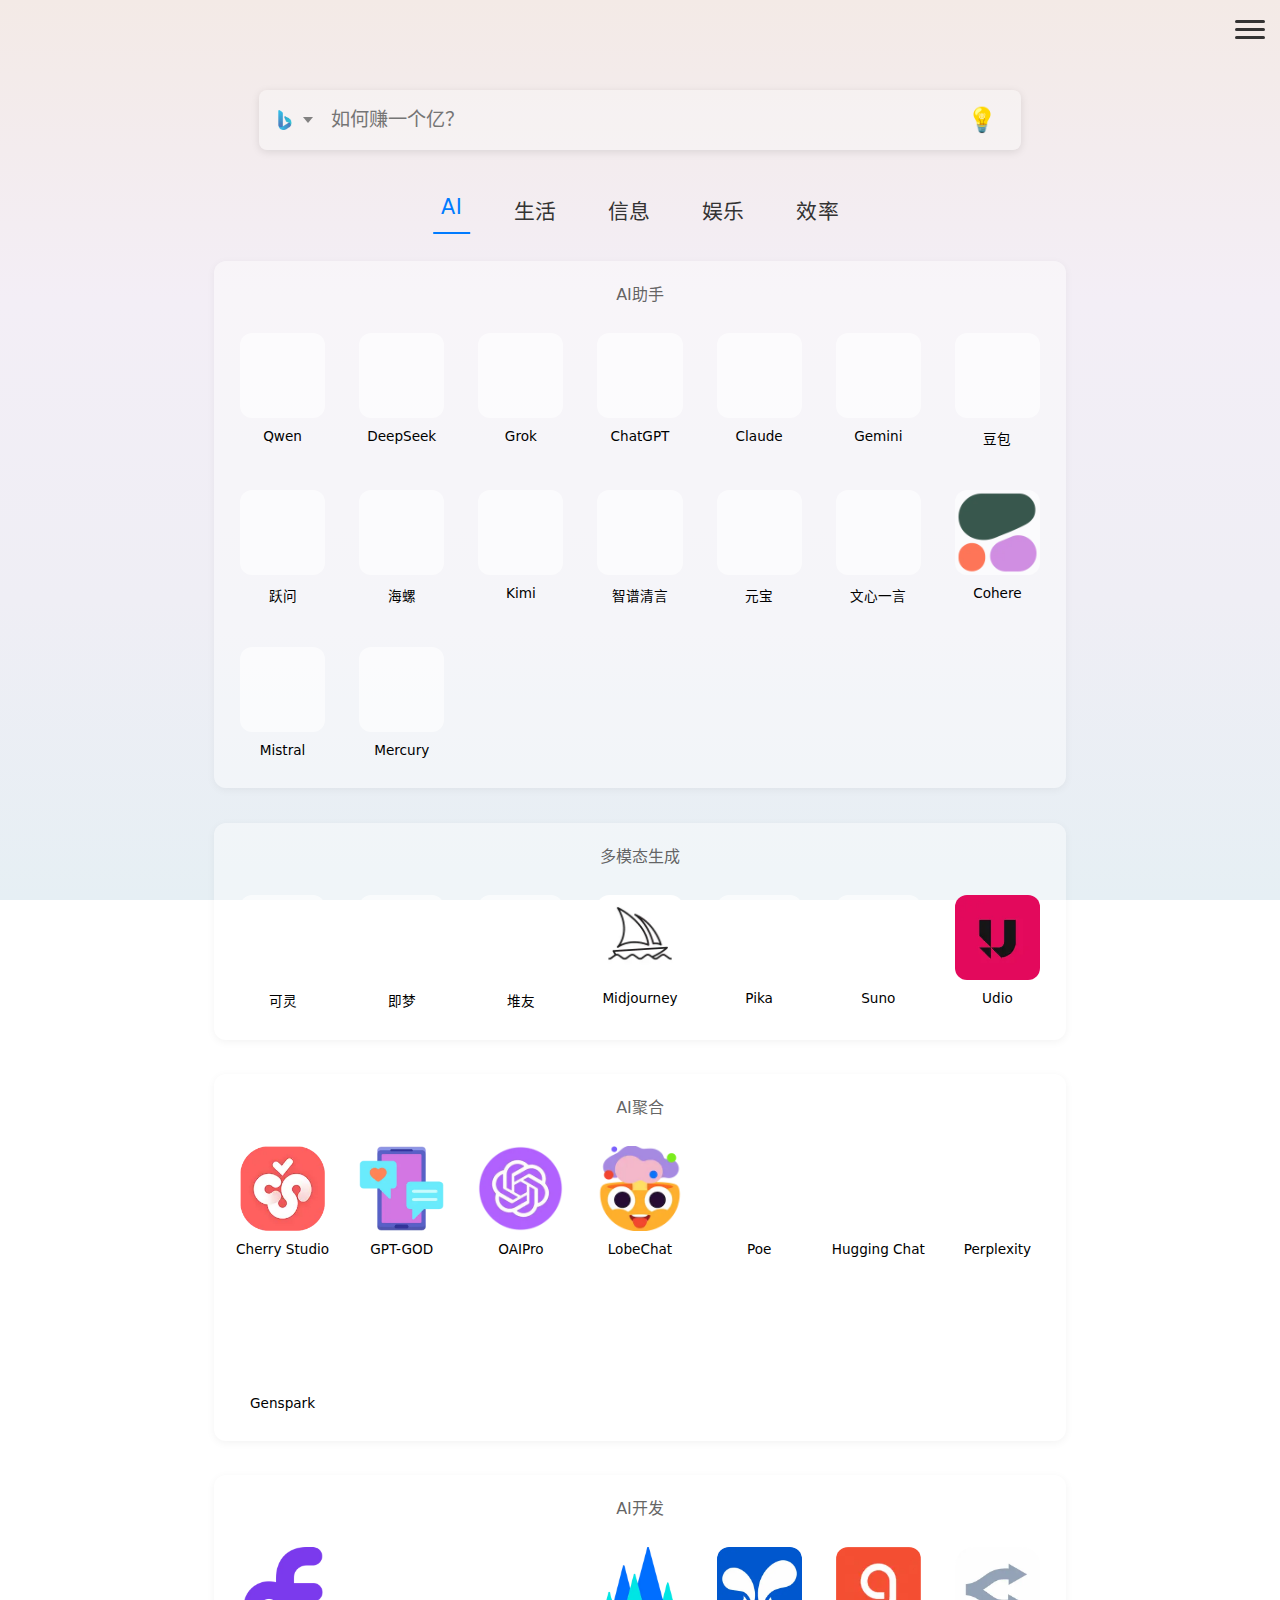
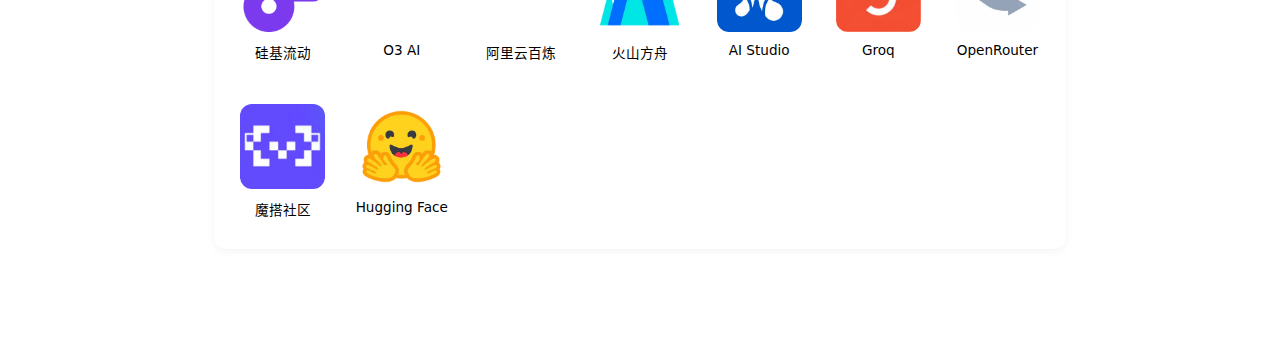
==== commit 6a6ffc8c: "2025-3-14" ====
--- a/index.html
+++ b/index.html
@@ -1,149 +1,120 @@
 <!DOCTYPE html>
 <html lang="zh-CN">
-  
+
 <head>
   <meta charset="UTF-8">
-  <meta name="viewport" content="width=device-width, initial-scale=1.0, viewport-fit=cover">
-  <meta name="keywords" content="AI工具箱,ChatGPT导航,人工智能工具,生活服务导航,资源聚合,在线工具箱,AI模型集合,网站导航,DeepSeek,Claude,Gemini,工具集合,素材资源">
-  <meta name="description" content="一站式网址导航，汇集AI模型、生活服务、信息资讯、娱乐平台、实用工具与素材资源。为用户提供高效便捷的网络探索体验，轻松发现有价值的网络资源。">
+  <meta name="viewport" content="width=device-width, initial-scale=1.0">
+  <meta name="keywords" content="AI导航,智能生活门户,AI工具聚合,效率工具精选,沉浸式阅读,政府服务直达,本地生活优惠,全网折扣地图,开发者工具库">
+  <meta name="description" content="OmniNav - AI智能导航门户，每日人工复核+算法智能推荐2000+优质资源，覆盖AI创作/生活服务/知识获取/娱乐影音全场景，开启智能生活新体验">
   <meta name="robots" content="index, follow, max-image-preview:large">
-  <meta name="author" content="William">
-  
-  <!-- Favicon 图标 -->
+  <meta name="author" content="OmniNav Team">
+
+  <!-- Favicon -->
   <link rel="icon" href="image/logo/favicon.webp" type="image/x-icon">
   <link rel="shortcut icon" href="image/logo/favicon.webp" type="image/x-icon">
   <link rel="apple-touch-icon" sizes="180x180" href="image/logo/favicon.webp">
-  <meta name="theme-color" content="#ffffff">
-  
-  <!-- Open Graph 标签 -->
-  <meta property="og:title" content="AI工具箱 | 实用工具合集">
-  <meta property="og:description" content="汇集AI模型、生活服务、信息资讯、娱乐平台、实用工具与素材资源，为用户提供高效便捷的网络探索体验。">
+  <meta name="theme-color" content="#1A73E8">
+
+  <!-- Open Graph -->
+  <meta property="og:title" content="OmniNav | 智能生活导航首选">
+  <meta property="og:description" content="AI驱动的全场景资源导航平台，每日更新前沿AI工具/生活优惠/学术资源，智能推荐算法精准匹配用户需求">
   <meta property="og:type" content="website">
-  <meta property="og:image" content="https://chat.deepseek.com/deepseek-chat.jpeg">
-  
-  <!-- Twitter 卡片标签 -->
+  <meta property="og:image" content="https://omninav.uk/og-ai-portal.jpg">
+
+  <!-- Twitter Cards -->
   <meta name="twitter:card" content="summary_large_image">
-  <meta name="twitter:title" content="AI工具箱 | 实用工具合集">
-  <meta name="twitter:description" content="汇集AI模型、生活服务、信息资讯、娱乐平台、实用工具与素材资源，为用户提供高效便捷的网络探索体验。">
-  <meta name="twitter:image" content="https://chat.deepseek.com/deepseek-chat.jpeg">
-  
+  <meta name="twitter:title" content="OmniNav - 重新定义智能上网方式">
+  <meta name="twitter:description" content="集合DeepSeek/Midjourney/Runway等300+AI工具，打通政府服务/学术资源/娱乐生活全链路，您的智能生活控制中心">
+  <meta name="twitter:image" content="https://omninav.uk/twitter-ai-hub.jpg">
+
   <link rel="canonical" href="https://omninav.uk/">
-  
-  <title>AI工具箱 | 实用工具合集</title>
+  <title>OmniNav - AI智能导航门户</title>
   <link rel="stylesheet" href="/css/common.css">
   <link rel="stylesheet" href="/css/home.css">
+  <script src="/js/common.js"></script>
+  <script src="/js/home.js"></script>
+  <script async src="https://pagead2.googlesyndication.com/pagead/js/adsbygoogle.js?client=ca-pub-7416308426819679"
+  crossorigin="anonymous"></script>
 
+  <!-- 增强型Schema标记 -->
   <script type="application/ld+json">
-  {
-    "@context": "https://schema.org",
-    "@type": "WebSite",
-    "name": "AI工具箱 | 实用工具合集",
-    "url": "https://omninav.uk/",
-    "description": "一站式网址导航，汇集AI模型、生活服务、信息资讯、娱乐平台、实用工具与素材资源。",
-    "potentialAction": {
-      "@type": "SearchAction",
-      "target": "https://omninav.uk/?search={search_term_string}",
-      "query-input": "required name=search_term_string"
+    {
+      "@context": "https://schema.org",
+      "@type": "WebSite",
+      "name": "OmniNav - AI智能导航门户",
+      "url": "https://omninav.uk/",
+      "description": "AI驱动的全场景资源导航平台",
+      "keywords": "AI导航,智能生活,效率工具,资源聚合",
+      "image": "https://omninav.uk/og-ai-portal.jpg",
+      "publisher": {
+        "@type": "Organization",
+        "name": "OmniNav",
+        "logo": {
+          "@type": "ImageObject",
+          "url": "https://omninav.uk/logo.png"
+        }
+      },
+      "potentialAction": {
+        "@type": "SearchAction",
+        "target": "https://cse.google.com/cse?cx=d08983cc6bf1c4b49&q={search_term_string}",
+        "query-input": "required name=query"
+      }
     }
-  }
   </script>
 </head>
-  
-  <body>
-    <div id="top-nav">
+
+<body>
+  <div class="main-content">
+    <div class="top-nav">
+      <button class="hamburger-menu" aria-label="菜单">
+        <span></span>
+        <span></span>
+        <span></span>
+      </button>
       <div class="top-links">
       </div>
-  </div>
+    </div>
 
-    <header>
-      <form class="search-container">
-        <div class="custom-select">
-          <div class="select-trigger">
-            <img class="engine-icon" alt="">
+    <form class="search-container">
+      <div class="custom-select">
+        <div class="select-trigger">
+          <img class="engine-icon" alt="">
+        </div>
+        <div class="select-dropdown">
+          <div class="option" data-value="bing">
+            <img src="image/logo/bing.webp" class="engine-icon">
+            <span>Bing</span>
           </div>
-          <div class="select-dropdown">
-            <div class="option" data-value="bing">
-              <img src="image/logo/bing.webp" class="engine-icon">
-              <span>Bing</span>
-            </div>
-            <div class="option" data-value="google">
-              <img src="image/logo/google.webp" class="engine-icon">
-              <span>Google</span>
-            </div>
-            <div class="option" data-value="perplexity">
-                <img src="image/logo/perplexity.webp" class="engine-icon">
-                <span>Perplexity</span>
-            </div>
-            <div class="option" data-value="Genspark">
-                <img src="image/logo/genspark.webp" class="engine-icon">
-                <span>Genspark</span>
-            </div>
-            <div class="option" data-value="ThinkAny">
-              <img src="image/logo/thinkany.webp" class="engine-icon">
-              <span>ThinkAny</span>
+          <div class="option" data-value="google">
+            <img src="image/logo/google.webp" class="engine-icon">
+            <span>Google</span>
           </div>
+          <div class="option" data-value="perplexity">
+            <img src="image/logo/perplexity.webp" class="engine-icon">
+            <span>Perplexity</span>
+          </div>
+          <div class="option" data-value="Genspark">
+            <img src="image/logo/genspark.webp" class="engine-icon">
+            <span>Genspark</span>
+          </div>
+          <div class="option" data-value="ThinkAny">
+            <img src="image/logo/thinkany.webp" class="engine-icon">
+            <span>ThinkAny</span>
           </div>
         </div>
-        <input type="text" class="search-input" placeholder="如何赚一个亿？" />
-        <button type="submit" class="search-submit">🎲</button>
-      </form>
-    </header>
+      </div>
+      <input type="text" class="search-input" placeholder="如何赚一个亿？" />
+      <button type="submit" class="search-submit">💡</button>
+    </form>
 
-    <nav id="navbar">
-      <ul>
-        <li>
-          <a href="#" class="nav-link active" data-category="aigc">AI</a>
-        </li>
-        <li>
-          <a href="#" class="nav-link" data-category="lifestyle">生活</a>
-        </li>
-        <li>
-          <a href="#" class="nav-link" data-category="information">信息</a>
-        </li>
-        <li>
-          <a href="#" class="nav-link" data-category="entertainment">娱乐</a>
-        </li>
-        <li>
-          <a href="#" class="nav-link" data-category="productivity">效率</a>
-        </li>
-      </ul>
-    </nav>
+    <div class="category-nav">
+      <div class="category-links">
+      </div>
+    </div>
 
-    <main id="main-content">
-      <section id="aigc" class="active">
-        <h1 class="visually-hidden">AI工具网址目录</h1>
-        <div class="card-list">
-        </div>
-      </section>
-      
-      <section id="lifestyle">
-        <h1 class="visually-hidden">生活服务网址目录</h1>
-        <div class="card-list">
-        </div>
-      </section>
-      
-      <section id="information">
-        <h1 class="visually-hidden">信息资源网址目录</h1>
-        <div class="card-list">
-        </div>
-      </section>
-      
-      <section id="entertainment">
-        <h1 class="visually-hidden">娱乐平台网址目录</h1>
-        <div class="card-list">
-        </div>
-      </section>
-      
-      <section id="productivity">
-        <h1 class="visually-hidden">效率工具网址目录</h1>
-        <div class="card-list">
-        </div>
-      </section>
-      
-    </main>
-
-    <script src="/js/common.js"></script>
-    <script src="/js/home.js"></script>
-  </body>
+    <div class="website-directory">
+    </div>
+  </div>
+</body>
 
 </html>--- a/css/common.css
+++ b/css/common.css
@@ -1,37 +1,81 @@
 /* 禁用移动设备上的点击高亮效果 */
 a, button, .card, .search-submit, .select-trigger, .option, .engine-option {
     -webkit-tap-highlight-color: transparent;
-  }
-  
-  /* CSS 变量定义 - 移到顶部更合理 */
-  :root {
+}
+
+/* CSS 变量定义*/
+:root {
     --background: #fff;
     --foreground: #171717;
     --primary: #171717;
     --primary-foreground: #fafafa;
     --input: #e5e5e5;
     --radius: 0.5rem;
-  }
+}
+
+/* 禁止文本选择 */
+body {
+    -webkit-user-select: none;
+    -moz-user-select: none;
+    -ms-user-select: none;
+    user-select: none;
+}
+
+/* 允许特定区域选择文本 */
+.allow-select {
+    -webkit-user-select: text;
+    -moz-user-select: text;
+    -ms-user-select: text;
+    user-select: text;
+}
+
+/* 禁止图像拖拽 */
+img {
+    -webkit-user-drag: none;
+    -khtml-user-drag: none;
+    -moz-user-drag: none;
+    -o-user-drag: none;
+    -webkit-touch-callout: none;
+}
+
+/* 自定义上下文菜单样式 */
+.custom-context-menu {
+    display: none;
+    position: fixed;
+    z-index: 1000;
+    background: var(--background);
+    border: 1px solid var(--input);
+    border-radius: var(--radius);
+    box-shadow: 0 2px 10px rgba(0,0,0,0.1);
+    padding: 8px 0;
+}
+
+.custom-context-menu.visible {
+    display: block;
+}
+
+.custom-context-menu-item {
+    padding: 8px 15px;
+    cursor: pointer;
+    transition: background-color 0.2s;
+}
+
+.custom-context-menu-item:hover {
+    background-color: rgba(0,0,0,0.05);
+}
   
-  * {
-    -webkit-touch-callout: none;
-    -webkit-user-select: none;
-    user-select: none;
-  }
-  
-  html {
+html {
     overflow-x: hidden;
     height: 100%;
     min-height: 100%;
     width: 100%;
     max-width: 100%;
-  }
-  
-  /* 基础样式 */
-  body {
-    background: linear-gradient(-45deg, #F3EAE6, #F3EEF6, #EFEEF5, #E6EFF4);
-    background-size: 400% 400%;
-    animation: gradient 15s ease infinite;
+}
+
+/* 基础样式 */
+body {
+    background: linear-gradient(180deg, #F3EAE6, #F3EEF6, #EFEEF5, #E6EFF4);
+    background-size: 100% 100%;
     background-attachment: fixed;
     margin: 0;
     padding: 0;
@@ -42,50 +86,34 @@
     flex-direction: column;
     overflow-x: hidden;
     overflow-y: hidden;
-  }
-  
-  /* 添加背景渐变动画关键帧 */
-  @keyframes gradient {
-    0% {
-      background-position: 0% 50%;
-    }
-    50% {
-      background-position: 100% 50%;
-    }
-    100% {
-      background-position: 0% 50%;
-    }
-  }
-
-/* 顶部导航样式 */
-#top-nav {
-    margin: 1vh 0 0;
-}
-
-.top-links {
-    margin: 0 0 0 18vw;
 }
 
 @media screen and (max-width: 768px) {
     .top-links {
         margin: 0 0 0 1vw;
     }
-    
-}
-
-.top-links a, nav a {
+}
+
+.top-links, .category-links {
+    display: flex;
+    justify-content: center;
+    width: fit-content;
+    margin: 0 auto;
+}
+
+.top-links a, .category-links a {
     color: #333;
     text-decoration: none;
-    margin-right: 3vw;
+    padding: 2vh 1vw 1vh;
+    margin: 0 1vw;
     font-size: clamp(1.1rem, 2vw, 1.3rem);
-    padding: 8px 5px;
     position: relative;
     letter-spacing: 0.5px;
     transition: color 0.2s;
     display: inline-block;
 }
 
-.top-links a::after, nav a::after {
+.top-links a::after, .category-links a::after {
     content: '';
     position: absolute;
     width: 0;
@@ -97,45 +125,109 @@
     transform: translateX(-50%);
 }
 
-.top-links a:hover, nav a:hover {
+.top-links a:hover, .category-links a:hover {
     color: #007bff;
 }
 
-.top-links a:hover::after, nav ul li a:hover::after {
+.top-links a:hover::after, .category-links a:hover::after {
     width: 100%;
     left: 50%;
 }
-
-nav {
-    position: relative;
-    width: 100%;
+   
+.category-links a.active {
+    color: #007bff;
+}
+
+.category-links a.active::after {
+    width: 80%;
+    background-color: #007bff;
+}
+
+.main-content {
     margin: 0 auto;
-    overflow-x: auto;
-    overflow-y: hidden;
-    -ms-overflow-style: none;
-    scrollbar-width: none;
+    padding: 0 15vw;
+    box-sizing: border-box;
+    width: 100%;
+}
+
+@media screen and (max-width: 768px) {
+    .main-content {
+        padding: 0 1vw;
+    }
+}
+
+/* 汉堡菜单样式 */
+.hamburger-menu {
+    display: block;
+    position: absolute;
+    top: 15px;
+    right: 15px;
+    width: 30px;
+    height: 24px;
+    background: transparent;
+    border: none;
+    cursor: pointer;
+    padding: 0;
+    z-index: 10;
+}
+
+.hamburger-menu span {
+    display: block;
+    width: 100%;
+    height: 3px;
+    background-color: #333;
+    margin-bottom: 5px;
+    border-radius: 3px;
+    transition: transform 0.3s, opacity 0.3s;
+}
+
+.hamburger-menu.active span:nth-child(1) {
+    transform: translateY(8px) rotate(45deg);
+}
+
+.hamburger-menu.active span:nth-child(2) {
+    opacity: 0;
+}
+
+.hamburger-menu.active span:nth-child(3) {
+    transform: translateY(-8px) rotate(-45deg);
+}
+
+/* 顶部导航默认隐藏 */
+.top-links {
+    display: none;
+    flex-direction: column;
+    position: absolute;
+    top: 60px;
+    right: 15px;
+    background: rgba(255, 255, 255, 0.95);
+    box-shadow: 0 4px 8px rgba(0, 0, 0, 0.1);
+    border-radius: var(--radius);
+    width: auto;
+    padding: 10px 0;
+    z-index: 9;
+}
+
+.top-links.active {
     display: flex;
-    justify-content: center;
-  }
-  
-  nav ul {
+}
+
+/* 修改顶部链接在菜单打开时的样式 */
+.top-links a {
+    padding: 12px 20px;
     margin: 0;
-    padding: 0;
-    list-style: none;
-    display: flex;
-    width: max-content; 
-    justify-content: center;
-  }
-  
-  nav ul li {
-    flex: 0 0 auto; 
-  }
-  
-  nav a.active {
-    color: #007bff;
-  }
-  
-  nav a.active::after {
-    width: 100%;
-    background-color: #007bff;
-  }+    width: 100%;
+    box-sizing: border-box;
+    text-align: left;
+}
+
+/* 调整适配不同屏幕尺寸 */
+@media screen and (min-width: 769px) {
+    .hamburger-menu {
+        top: 20px;
+    }
+    
+    .top-links.active {
+        min-width: 160px;
+    }
+}--- a/css/home.css
+++ b/css/home.css
@@ -1,26 +1,3 @@
-.visually-hidden {
-  position: absolute;
-  width: 1px;
-  height: 1px;
-  margin: -1px;
-  padding: 0;
-  overflow: hidden;
-  clip: rect(0, 0, 0, 0);
-  border: 0;
-}
-
-/* 头部样式 */
-header {
-  position: relative;
-  height: 25vh;
-  display: flex;
-  flex-direction: column;
-  justify-content: center;
-  align-items: center; /* 确保子元素水平居中 */
-  gap: 12px;
-  width: 100%; /* 确保宽度占满 */
-}
-
 .search-container {
   display: grid;
   grid-template-columns: auto 1fr auto;
@@ -30,9 +7,8 @@
   border-radius: var(--radius);
   box-shadow: 0 2px 8px rgba(0,0,0,0.1);
   transition: background 0.3s ease;
-  margin-top: auto; /* 移除自动上边距，改为自定义位置 */
-  transform: translateY(-60%); /* 向上调整位置 */
-  position: relative; /* 添加相对定位以便精确控制位置 */
+  margin: 10vh auto 3vh; 
+  position: relative;
   z-index: 1;
 }
 
@@ -40,8 +16,6 @@
 .search-container:hover {
   background: rgba(255, 255, 255, 0.6);
 }
-
-/* 删除无效选择器 */
 
 /* 搜索按钮悬停效果 */
 .search-submit:hover {
@@ -110,20 +84,13 @@
 }
 
 /* 自适应主内容区域 */
-main {
+.website-directory {
   position: relative;
   width: 95%;
   margin: clamp(20px, 3vh, 35px) auto 10vh;
   max-width: 100vw;
-  padding: 0 clamp(150px, 15vw, 400px) 0;
   flex: 1;
   box-sizing: border-box;
-}
-
-@media screen and (max-width: 768px) {
-  main {
-    padding: 0 clamp(5px, 3vw, 10px) 0;
-  }
 }
 
 section { 
